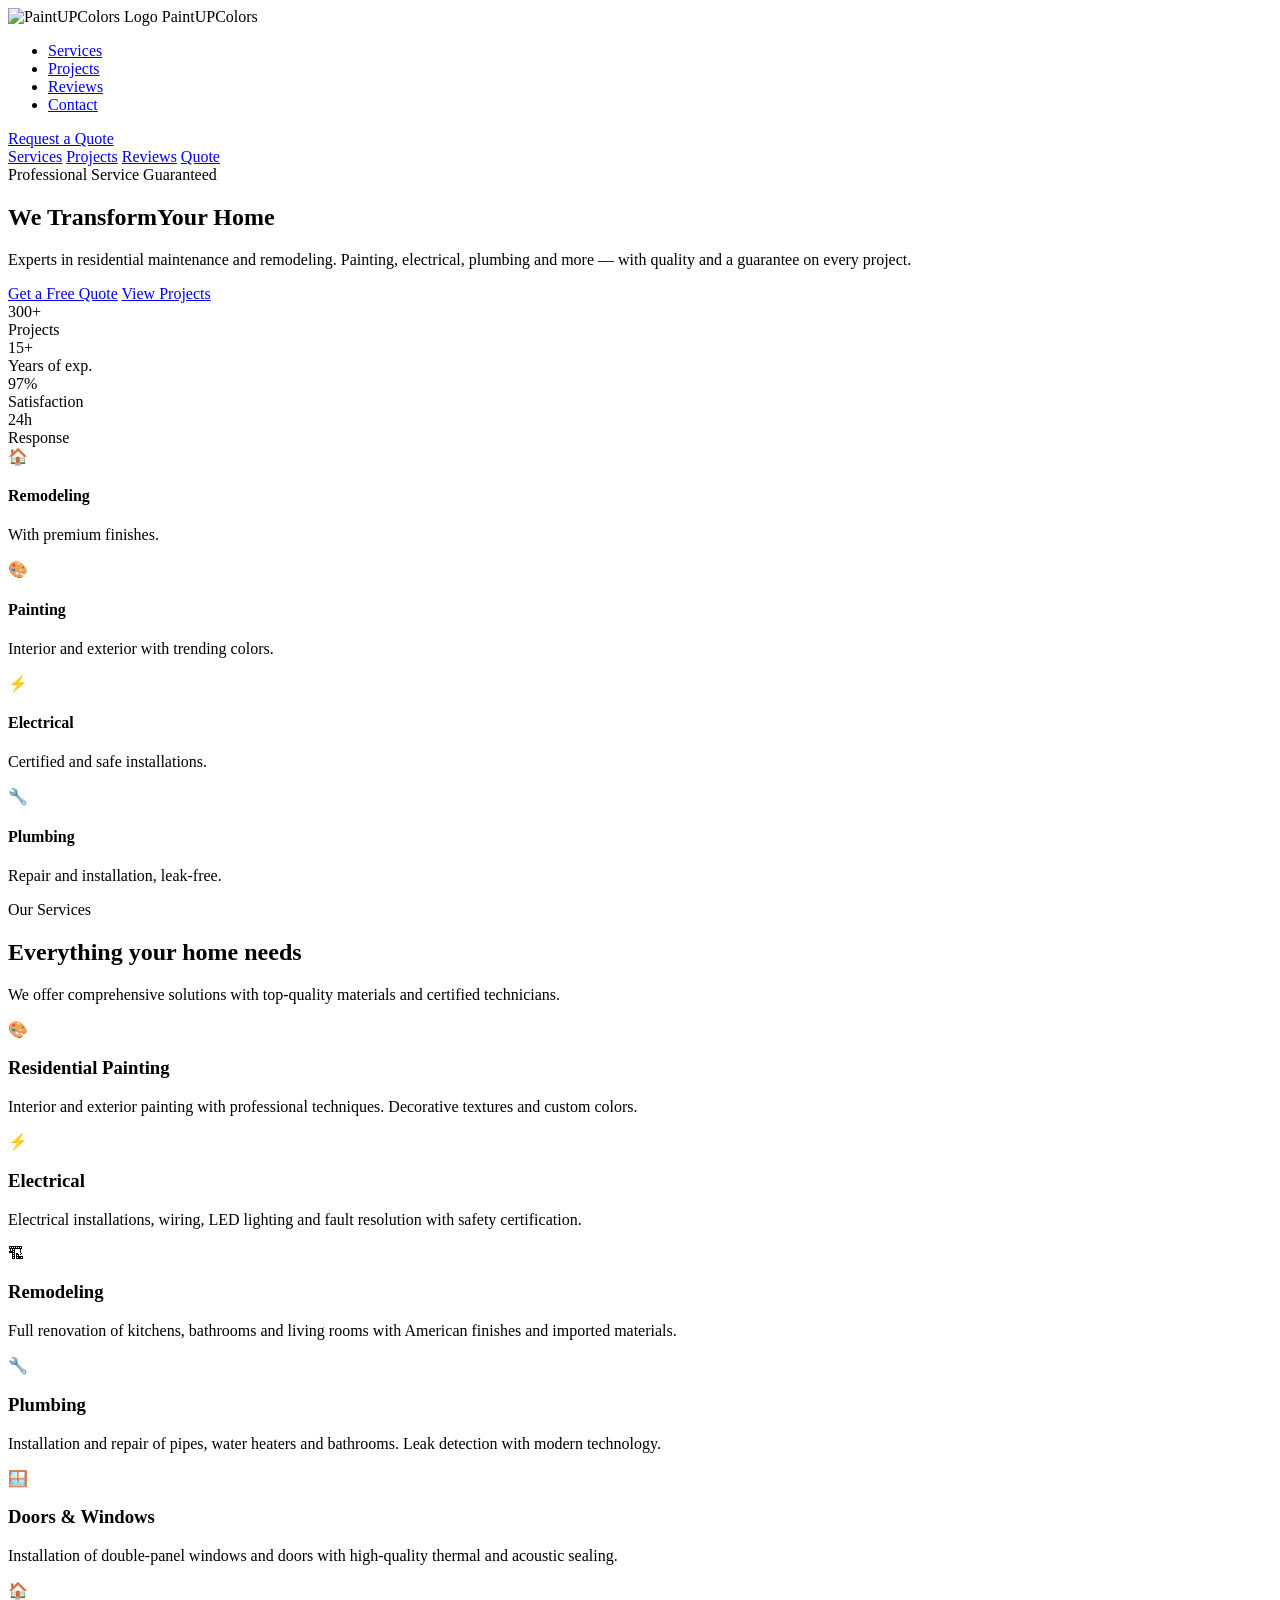
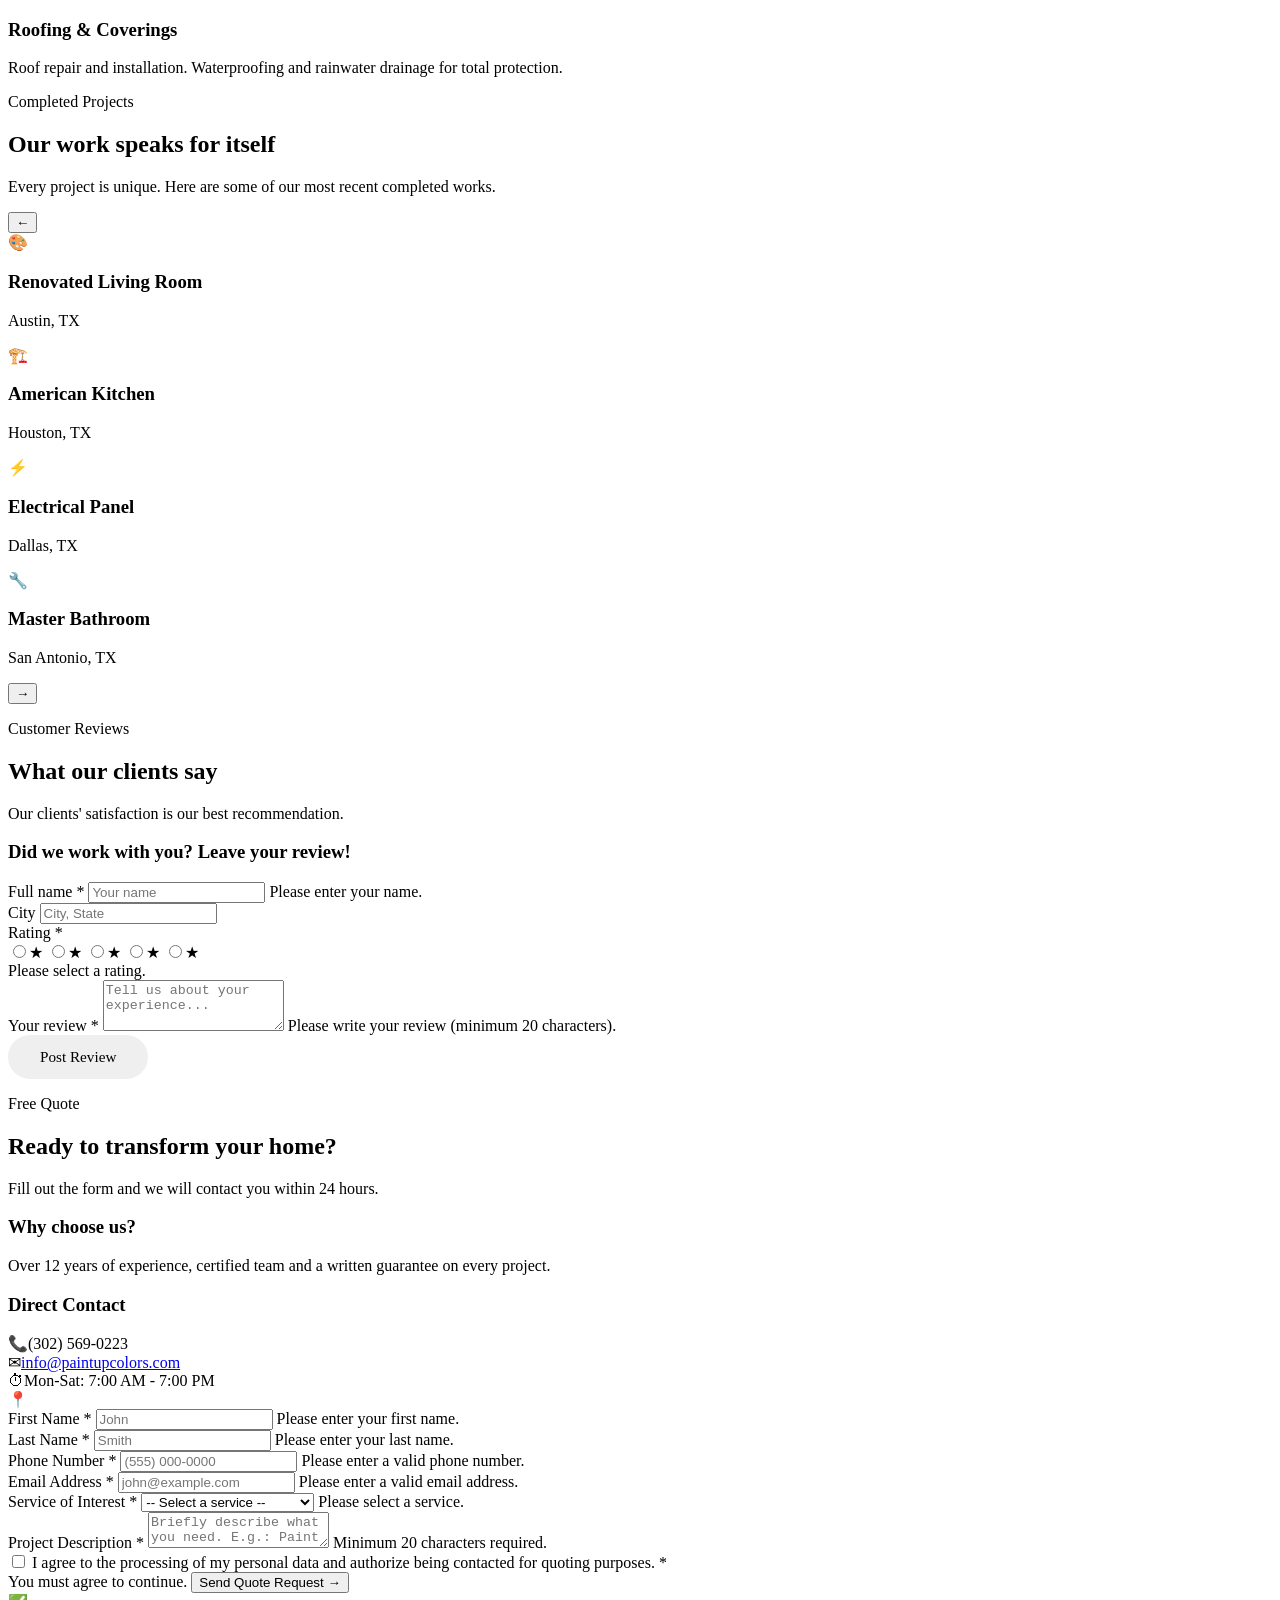
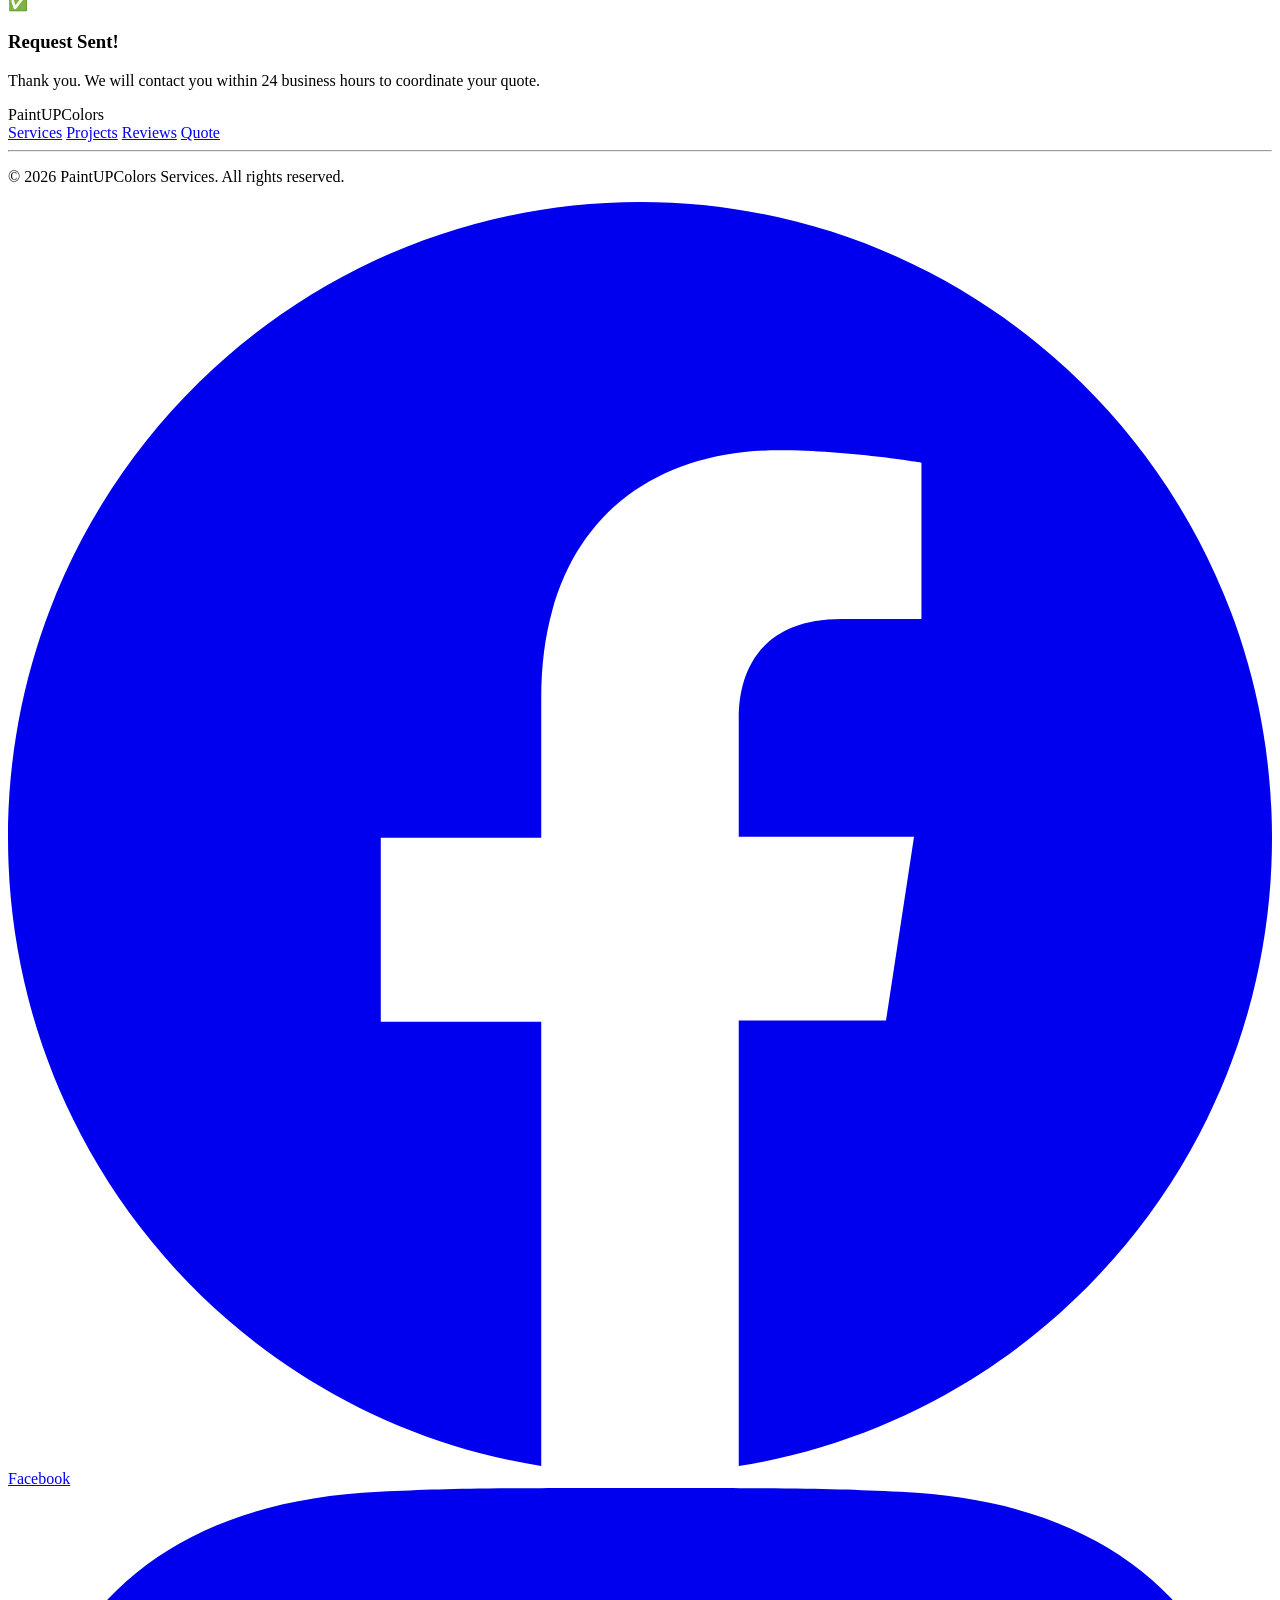
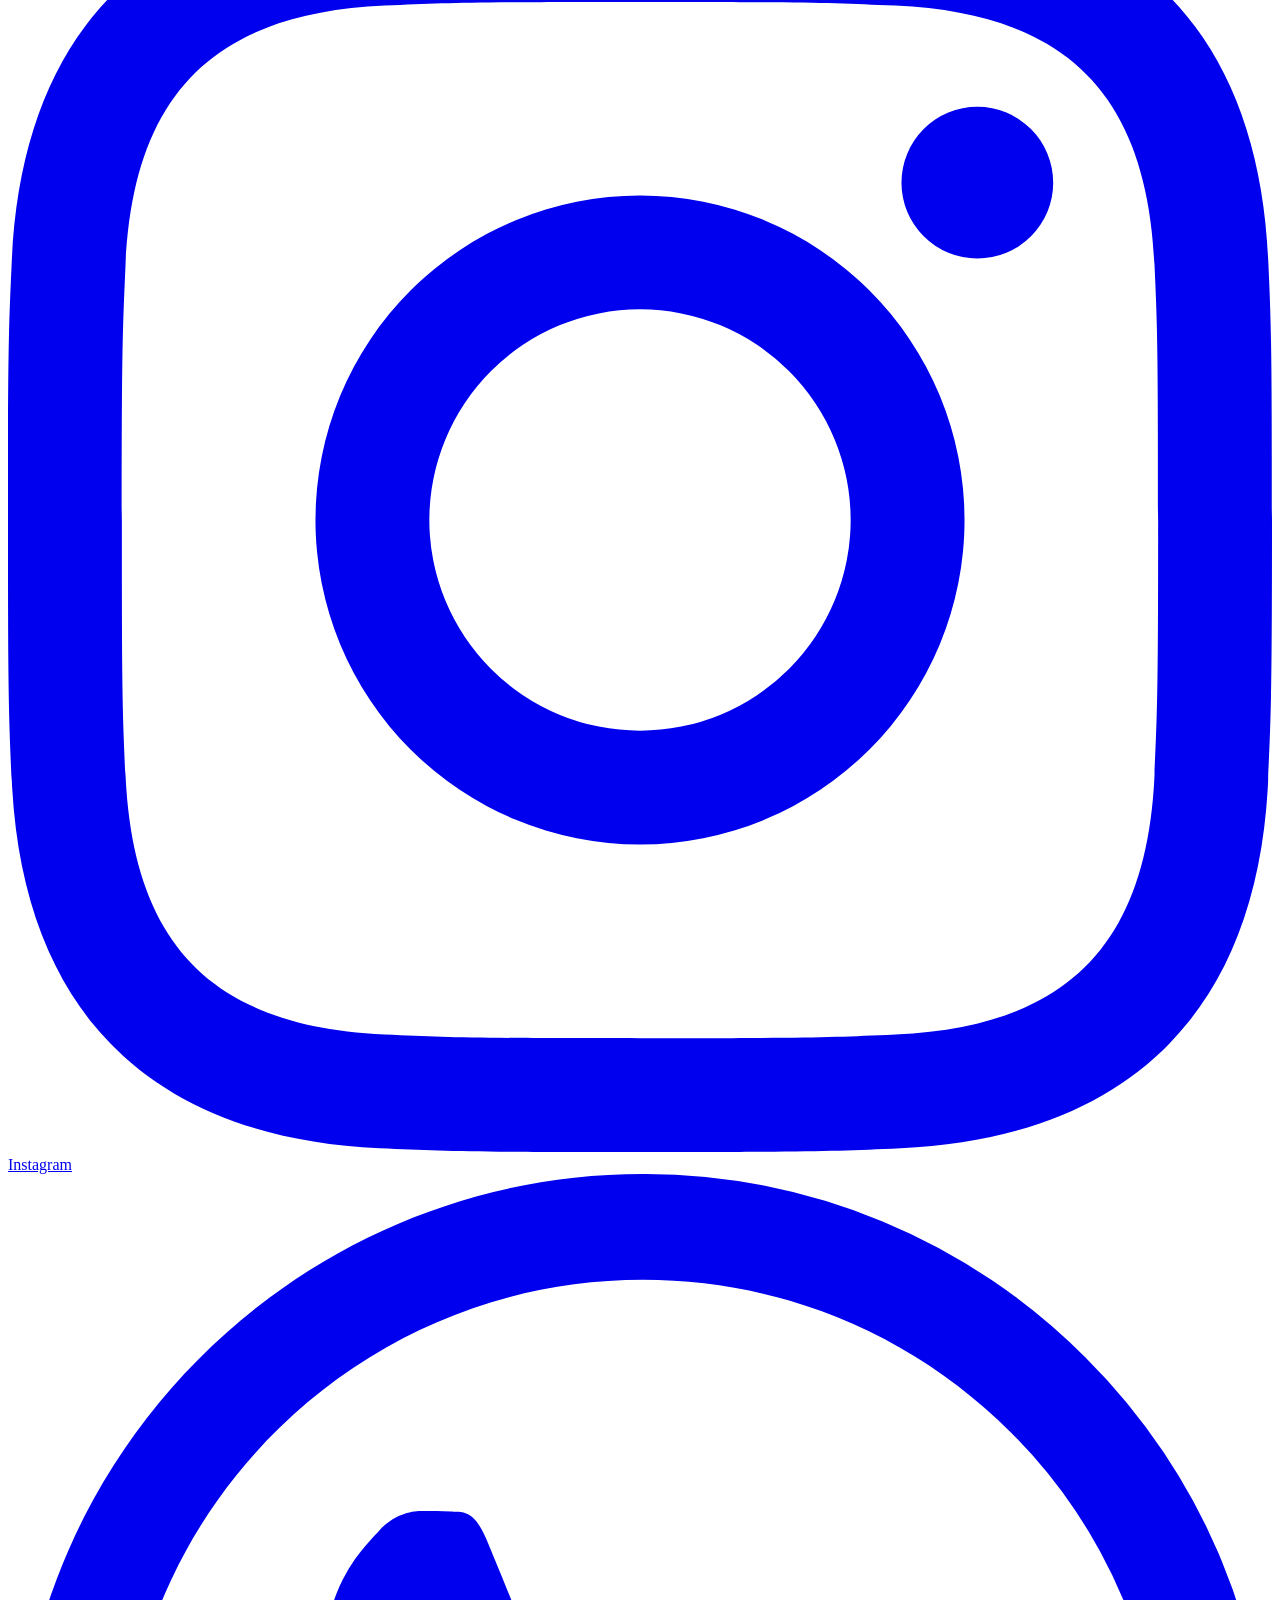
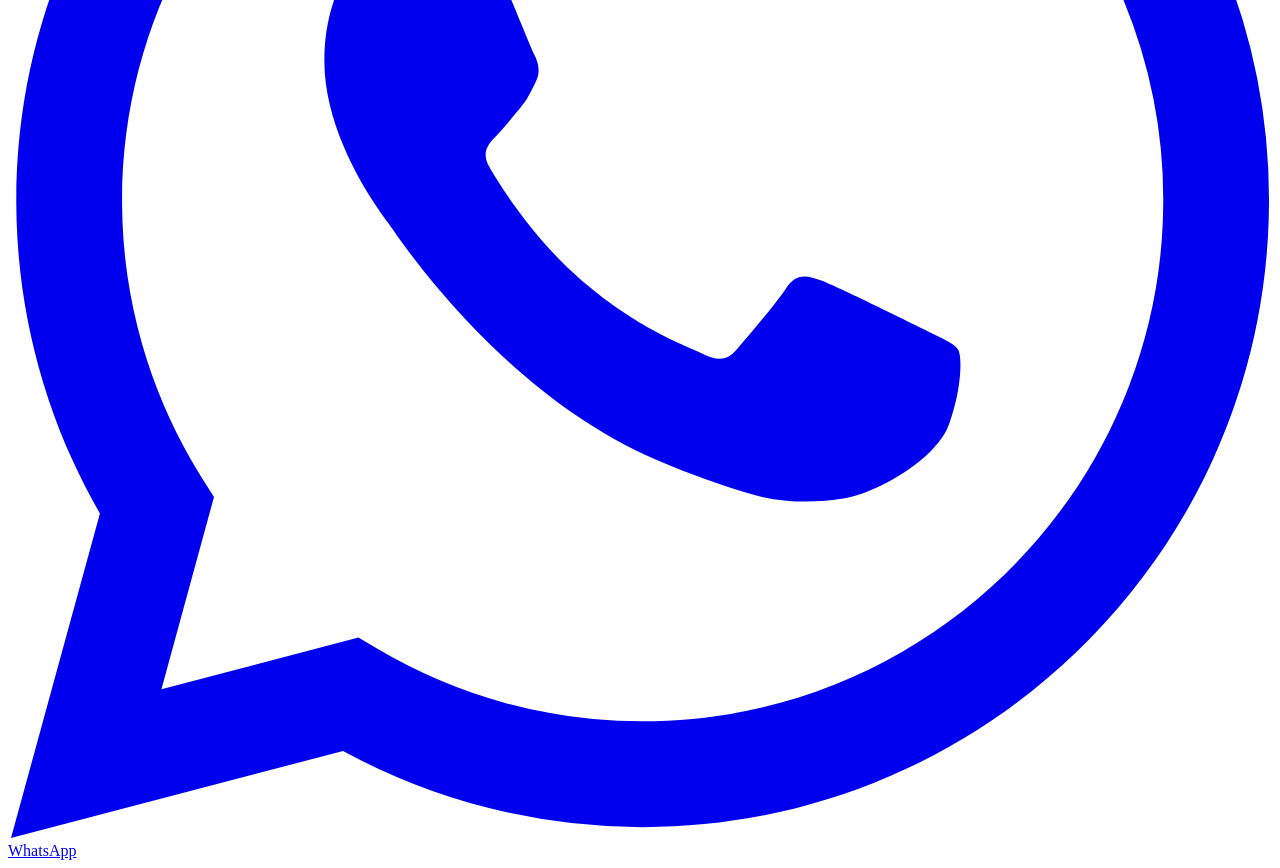
==== index.html @ ce76ef3d "Merge e1e7b2aacea100846604957d8e09918354f6a5b9 into 26d39a7b6bb3c8e86cddd47c8fab4e59ae6ee25c" ====
<!DOCTYPE html>
<html lang="en">
<head>
  <meta charset="UTF-8"/>
  <meta name="viewport" content="width=device-width, initial-scale=1.0"/>
  <title>PaintUPColors</title>

  <!-- ============================================================
    SECURITY HEADERS (via <meta> tags)
    Note: For maximum protection, also add these as HTTP headers
    in your server config (Apache .htaccess, Nginx, Cloudflare, etc.)
  ============================================================ -->

  <!-- Content Security Policy: only allow resources from your own domain + trusted CDNs -->
  <meta http-equiv="Content-Security-Policy"
        content="default-src 'self';
                 script-src 'self' 'unsafe-inline' https://www.google.com https://www.gstatic.com;
                 style-src 'self' 'unsafe-inline' https://fonts.googleapis.com;
                 font-src 'self' https://fonts.gstatic.com;
                 img-src 'self' data: https:;
                 connect-src 'self' https://api.web3forms.com;
                 frame-src https://www.google.com;
                 object-src 'none';
                 base-uri 'self';
                 form-action 'self' https://api.web3forms.com;">

  <!-- Prevents browsers from guessing (sniffing) content types -->
  <meta http-equiv="X-Content-Type-Options" content="nosniff"/>

  <!-- Prevents your site from being embedded in iframes (clickjacking protection) -->
  <meta http-equiv="X-Frame-Options" content="DENY"/>

  <!-- Controls how much referrer info is sent when navigating away -->
  <meta name="referrer" content="strict-origin-when-cross-origin"/>

  <!-- Disables browser features not needed by this site -->
  <meta http-equiv="Permissions-Policy"
        content="geolocation=(), microphone=(), camera=(), payment=()"/>

  <link rel="icon" type="image/x-icon" href="favicon.ico">
  <link rel="preconnect" href="https://fonts.googleapis.com"/>
  <link href="https://fonts.googleapis.com/css2?family=Playfair+Display:wght@700;900&family=DM+Sans:wght@300;400;500;600&display=swap" rel="stylesheet"/>
  <link rel="stylesheet" href="./css/style.css">
</head>
<body>

<!-- NAV -->
<nav>
  <div class="nlogo">
    <img src="./img/LogoPaintColor.png" alt="PaintUPColors Logo" class="nlogo-img" />
    <span class="nlogo-t">PaintUP<span class="nlogo-a">Colors</span></span>
  </div>
  <ul class="nlinks">
    <li><a href="#services">Services</a></li>
    <li><a href="#projects">Projects</a></li>
    <li><a href="#reviews">Reviews</a></li>
    <li><a href="#quote">Contact</a></li>
  </ul>
  <a href="#quote" class="ncta">Request a Quote</a>
  <div class="ham" onclick="document.getElementById('mn').classList.toggle('open')" aria-label="Menu">
    <span></span><span></span><span></span>
  </div>
</nav>
<div class="mnav" id="mn">
  <a href="#services" onclick="document.getElementById('mn').classList.remove('open')">Services</a>
  <a href="#projects" onclick="document.getElementById('mn').classList.remove('open')">Projects</a>
  <a href="#reviews"  onclick="document.getElementById('mn').classList.remove('open')">Reviews</a>
  <a href="#quote"    onclick="document.getElementById('mn').classList.remove('open')">Quote</a>
</div>

<!-- HERO -->
<section id="hero">
  <div class="hi">
    <div>
      <span class="hbadge">Professional Service Guaranteed</span>
      <h1 class="htitle">We Transform<span class="haccent">Your Home</span></h1>
      <p class="hsub">Experts in residential maintenance and remodeling. Painting, electrical, plumbing and more — with quality and a guarantee on every project.</p>
      <div class="hbtns">
        <a href="#quote" class="btn1">Get a Free Quote</a>
        <a href="#projects" class="btn2">View Projects</a>
      </div>
      <div class="hstats">
        <div><div class="snum">300+</div><div class="slbl">Projects</div></div>
        <div><div class="snum">15+</div><div class="slbl">Years of exp.</div></div>
        <div><div class="snum">97%</div><div class="slbl">Satisfaction</div></div>
        <div><div class="snum">24h</div><div class="slbl">Response</div></div>
      </div>
    </div>
    <div class="hcards">
      <div class="hcard"><div class="hcicon">&#127968;</div><h4>Remodeling</h4><p>With premium finishes.</p></div>
      <div class="hcard"><div class="hcicon">&#127912;</div><h4>Painting</h4><p>Interior and exterior with trending colors.</p></div>
      <div class="hcard"><div class="hcicon">&#9889;</div><h4>Electrical</h4><p>Certified and safe installations.</p></div>
      <div class="hcard"><div class="hcicon">&#128295;</div><h4>Plumbing</h4><p>Repair and installation, leak-free.</p></div>
    </div>
  </div>
</section>

<!-- SERVICES -->
<section id="services">
  <div class="cnt">
    <p class="slabel reveal">Our Services</p>
    <h2 class="stitle reveal">Everything your home needs</h2>
    <p class="ssub reveal">We offer comprehensive solutions with top-quality materials and certified technicians.</p>
    <div class="sgrid">
      <div class="scard reveal"><div class="sicon">&#127912;</div><h3>Residential Painting</h3><p>Interior and exterior painting with professional techniques. Decorative textures and custom colors.</p></div>
      <div class="scard reveal"><div class="sicon">&#9889;</div><h3>Electrical</h3><p>Electrical installations, wiring, LED lighting and fault resolution with safety certification.</p></div>
      <div class="scard reveal"><div class="sicon">&#127959;</div><h3>Remodeling</h3><p>Full renovation of kitchens, bathrooms and living rooms with American finishes and imported materials.</p></div>
      <div class="scard reveal"><div class="sicon">&#128295;</div><h3>Plumbing</h3><p>Installation and repair of pipes, water heaters and bathrooms. Leak detection with modern technology.</p></div>
      <div class="scard reveal"><div class="sicon">&#129695;</div><h3>Doors &amp; Windows</h3><p>Installation of double-panel windows and doors with high-quality thermal and acoustic sealing.</p></div>
      <div class="scard reveal"><div class="sicon">&#127968;</div><h3>Roofing &amp; Coverings</h3><p>Roof repair and installation. Waterproofing and rainwater drainage for total protection.</p></div>
    </div>
  </div>
</section>

<!-- CAROUSEL -->
<section id="projects">
  <div class="cnt">
    <p class="slabel reveal">Completed Projects</p>
    <h2 class="stitle reveal">Our work speaks for itself</h2>
    <p class="ssub reveal">Every project is unique. Here are some of our most recent completed works.</p>
    <div class="cwrap reveal">
      <button class="cbtn prev" id="btnP" aria-label="Previous">&#8592;</button>
      <div class="couter">
        <div class="ctrack" id="ctr">
          <!-- Slide 1 -->
          <div class="svis sv1">
            <div class="sinner" id="si1">
              <div class="sframe" style="background-image: url('./img/proyectOne/imagen1.jpeg')"></div>
              <div class="sframe" style="background-image: url('./img/proyectOne/imagen5.jpeg')"></div>
              <div class="sframe" style="background-image: url('./img/proyectOne/imagen9.jpeg')"></div>
            </div>
            <div class="sph"><div class="sphi">🎨</div><h3>Renovated Living Room</h3><p>Austin, TX</p></div>
          </div>

          <!-- Slide 2 -->
          <div class="svis sv2">
            <div class="sinner" id="si2">
              <div class="sframe" style="background-image: url('./img/proyectOne/imagen2.jpeg')"></div>
              <div class="sframe" style="background-image: url('./img/proyectOne/imagen6.jpeg')"></div>
              <div class="sframe" style="background-image: url('./img/proyectOne/imagen10.jpeg')"></div>
            </div>
            <div class="sph"><div class="sphi">🏗️</div><h3>American Kitchen</h3><p>Houston, TX</p></div>
          </div>

          <!-- Slide 3 -->
          <div class="svis sv3">
            <div class="sinner" id="si3">
              <div class="sframe" style="background-image: url('./img/proyectOne/imagen3.jpeg')"></div>
              <div class="sframe" style="background-image: url('./img/proyectOne/imagen7.jpeg')"></div>
              <div class="sframe" style="background-image: url('./img/proyectOne/imagen11.jpeg')"></div>
            </div>
            <div class="sph"><div class="sphi">⚡</div><h3>Electrical Panel</h3><p>Dallas, TX</p></div>
          </div>

          <!-- Slide 4 -->
          <div class="svis sv4">
            <div class="sinner" id="si4">
              <div class="sframe" style="background-image: url('./img/proyectOne/imagen4.jpeg')"></div>
              <div class="sframe" style="background-image: url('./img/proyectOne/imagen8.jpeg')"></div>
              <div class="sframe" style="background-image: url('./img/proyectOne/imagen12.jpeg')"></div>
            </div>
            <div class="sph"><div class="sphi">🔧</div><h3>Master Bathroom</h3><p>San Antonio, TX</p></div>
          </div>
        </div>
      </div>
      <button class="cbtn next" id="btnN" aria-label="Next">&#8594;</button>
    </div>
    <div class="cdots" id="cdots"></div>
  </div>
</section>

<!-- REVIEWS -->
<section id="reviews">
  <div class="cnt">
    <p class="slabel reveal">Customer Reviews</p>
    <h2 class="stitle reveal">What our clients say</h2>
    <p class="ssub reveal">Our clients' satisfaction is our best recommendation.</p>
    <div class="rgrid" id="rGrid">
      
     
    </div>
    <div class="addrev reveal">
      <h3>Did we work with you? Leave your review!</h3>
      <!-- Review form: sanitized with JS before display (see script below) -->
      <form id="revForm" novalidate>
        <div class="rfrow">
          <div class="fg">
            <label for="rNm">Full name *</label>
            <input type="text" id="rNm" placeholder="Your name" autocomplete="name" maxlength="80"/>
            <span class="emsg" id="rNmE">Please enter your name.</span>
          </div>
          <div class="fg">
            <label for="rCt">City</label>
            <input type="text" id="rCt" placeholder="City, State" maxlength="60"/>
          </div>
        </div>
        <div class="fg">
          <label>Rating *</label>
          <div class="srate">
            <input type="radio" name="rat" id="s5" value="5"/><label for="s5">&#9733;</label>
            <input type="radio" name="rat" id="s4" value="4"/><label for="s4">&#9733;</label>
            <input type="radio" name="rat" id="s3" value="3"/><label for="s3">&#9733;</label>
            <input type="radio" name="rat" id="s2" value="2"/><label for="s2">&#9733;</label>
            <input type="radio" name="rat" id="s1" value="1"/><label for="s1">&#9733;</label>
          </div>
          <span class="emsg" id="rRtE">Please select a rating.</span>
        </div>
        <div class="fg">
          <label for="rTx">Your review *</label>
          <textarea id="rTx" rows="3" placeholder="Tell us about your experience..." maxlength="600"></textarea>
          <span class="emsg" id="rTxE">Please write your review (minimum 20 characters).</span>
        </div>
        <button type="submit" class="btn1" style="border:none;cursor:pointer;padding:.8rem 2rem;font-family:inherit;font-size:.95rem;border-radius:50px;">Post Review</button>
      </form>
    </div>
  </div>
</section>

<!-- QUOTE -->
<section id="quote">
  <div class="cnt">
    <p class="slabel reveal">Free Quote</p>
    <h2 class="stitle reveal">Ready to transform your home?</h2>
    <p class="ssub reveal">Fill out the form and we will contact you within 24 hours.</p>
    <div class="qgrid">
      <div class="qinfo reveal">
        <h3>Why choose us?</h3>
        <p>Over 12 years of experience, certified team and a written guarantee on every project.</p>
        <h3>Direct Contact</h3>
        <div class="ci"><span class="ico">&#128222;</span><span>(302) 569-0223</span></div>
        <!-- Email obfuscated to prevent scraping by bots -->
        <div class="ci"><span class="ico">&#9993;</span><span id="contactEmail"></span></div>
        <div class="ci"><span class="ico">&#9201;</span><span>Mon-Sat: 7:00 AM - 7:00 PM</span></div>
        <div class="ci"><span class="ico">&#128205;</span><span></span></div>
      </div>
      <div class="reveal">
        <div class="fcard">
          <form id="qForm" novalidate autocomplete="on">
            <input type="hidden" name="access_key" value="3f475c43-5373-4c9e-8852-2e48e2577eed"/>
            <input type="hidden" name="subject" value="New Quote Request - PaintUPColors"/>
            <input type="hidden" name="from_name" value="PaintUPColors Web"/>
            <!-- Honeypot field: bots fill this, humans don't see it -->
            <input type="checkbox" name="botcheck" style="display:none;" tabindex="-1" autocomplete="off"/>
            <div class="frow">
              <div class="fg">
                <label for="qFn">First Name *</label>
                <input type="text" id="qFn" name="firstName" placeholder="John" autocomplete="given-name" maxlength="50"/>
                <span class="emsg" id="qFnE">Please enter your first name.</span>
              </div>
              <div class="fg">
                <label for="qLn">Last Name *</label>
                <input type="text" id="qLn" name="lastName" placeholder="Smith" autocomplete="family-name" maxlength="50"/>
                <span class="emsg" id="qLnE">Please enter your last name.</span>
              </div>
            </div>
            <div class="frow">
              <div class="fg">
                <label for="qPh">Phone Number *</label>
                <input type="tel" id="qPh" name="phone" placeholder="(555) 000-0000" autocomplete="tel" maxlength="20"/>
                <span class="emsg" id="qPhE">Please enter a valid phone number.</span>
              </div>
              <div class="fg">
                <label for="qEm">Email Address *</label>
                <input type="email" id="qEm" name="email" placeholder="john@example.com" autocomplete="email" maxlength="100"/>
                <span class="emsg" id="qEmE">Please enter a valid email address.</span>
              </div>
            </div>
            <div class="fg">
              <label for="qSv">Service of Interest *</label>
              <select id="qSv" name="service">
                <option value="">-- Select a service --</option>
                <option value="Interior/Exterior Painting">Interior / Exterior Painting</option>
                <option value="Electrical">Electrical</option>
                <option value="Home Remodeling">Home Remodeling</option>
                <option value="Plumbing">Plumbing</option>
                <option value="Roofing and Coverings">Roofing &amp; Coverings</option>
                <option value="Doors and Windows">Doors &amp; Windows</option>
                <option value="Multiple Services">Multiple Services</option>
              </select>
              <span class="emsg" id="qSvE">Please select a service.</span>
            </div>
            <div class="fg">
              <label for="qDs">Project Description *</label>
              <textarea id="qDs" name="description" placeholder="Briefly describe what you need. E.g.: Paint living room and dining room, walls in poor condition..." maxlength="1000"></textarea>
              <span class="emsg" id="qDsE">Minimum 20 characters required.</span>
            </div>
            <div class="fchk">
              <input type="checkbox" id="qPv"/>
              <label for="qPv">I agree to the processing of my personal data and authorize being contacted for quoting purposes. *</label>
            </div>
            <span class="emsg" id="qPvE" style="margin-bottom:.8rem;">You must agree to continue.</span>
            <button type="submit" class="subbtn" id="qSub">Send Quote Request &#8594;</button>
          </form>
          <div class="fsuc" id="qSuc">
            <div class="fsicon">&#9989;</div>
            <h3>Request Sent!</h3>
            <p>Thank you. We will contact you within 24 business hours to coordinate your quote.</p>
          </div>
        </div>
      </div>
    </div>
  </div>
</section>

<!-- FOOTER -->
<footer>
  <div class="flogo">Paint<span class="fac">UP</span>Colors</div>
  <div class="flinks">
    <a href="#services">Services</a>
    <a href="#projects">Projects</a>
    <a href="#reviews">Reviews</a>
    <a href="#quote">Quote</a>
  </div>
  <hr class="fdiv"/>
  <p class="fcp">&copy; 2026 PaintUPColors Services. All rights reserved.</p>
</footer>

<!-- SOCIAL FLOAT -->
<div class="sfloat">
  <a href="https://www.facebook.com/share/1Ah6spmbsA/" target="_blank" rel="noopener noreferrer" class="sfbtn sffb" aria-label="Facebook">
    <svg viewBox="0 0 24 24" fill="currentColor"><path d="M24 12.073C24 5.405 18.627 0 12 0S0 5.405 0 12.073C0 18.1 4.388 23.094 10.125 24v-8.437H7.078v-3.49h3.047V9.41c0-3.025 1.792-4.697 4.533-4.697 1.312 0 2.686.236 2.686.236v2.97h-1.513c-1.491 0-1.956.93-1.956 1.884v2.25h3.328l-.532 3.49h-2.796V24C19.612 23.094 24 18.1 24 12.073z"/></svg>
    <span>Facebook</span>
  </a>
  <a href="https://www.instagram.com/prohomeservices" target="_blank" rel="noopener noreferrer" class="sfbtn sfig" aria-label="Instagram">
    <svg viewBox="0 0 24 24" fill="currentColor"><path d="M12 2.163c3.204 0 3.584.012 4.85.07 3.252.148 4.771 1.691 4.919 4.919.058 1.265.069 1.645.069 4.849 0 3.205-.012 3.584-.069 4.849-.149 3.225-1.664 4.771-4.919 4.919-1.266.058-1.644.07-4.85.07-3.204 0-3.584-.012-4.849-.07-3.26-.149-4.771-1.699-4.919-4.92-.058-1.265-.07-1.644-.07-4.849 0-3.204.013-3.583.07-4.849.149-3.227 1.664-4.771 4.919-4.919 1.266-.057 1.645-.069 4.849-.069zM12 0C8.741 0 8.333.014 7.053.072 2.695.272.273 2.69.073 7.052.014 8.333 0 8.741 0 12c0 3.259.014 3.668.072 4.948.2 4.358 2.618 6.78 6.98 6.98C8.333 23.986 8.741 24 12 24c3.259 0 3.668-.014 4.948-.072 4.354-.2 6.782-2.618 6.979-6.98.059-1.28.073-1.689.073-4.948 0-3.259-.014-3.667-.072-4.947-.196-4.354-2.617-6.78-6.979-6.98C15.668.014 15.259 0 12 0zm0 5.838a6.162 6.162 0 100 12.324 6.162 6.162 0 000-12.324zM12 16a4 4 0 110-8 4 4 0 010 8zm6.406-11.845a1.44 1.44 0 100 2.881 1.44 1.44 0 000-2.881z"/></svg>
    <span>Instagram</span>
  </a>
  <a href="https://wa.me/013025690223" target="_blank" rel="noopener noreferrer" class="sfbtn sfwa" aria-label="WhatsApp">
    <svg viewBox="0 0 24 24" fill="currentColor"><path d="M17.472 14.382c-.297-.149-1.758-.867-2.03-.967-.273-.099-.471-.148-.67.15-.197.297-.767.966-.94 1.164-.173.199-.347.223-.644.075-.297-.15-1.255-.463-2.39-1.475-.883-.788-1.48-1.761-1.653-2.059-.173-.297-.018-.458.13-.606.134-.133.298-.347.446-.52.149-.174.198-.298.298-.497.099-.198.05-.371-.025-.52-.075-.149-.669-1.612-.916-2.207-.242-.579-.487-.5-.669-.51-.173-.008-.371-.01-.57-.01-.198 0-.52.074-.792.372-.272.297-1.04 1.016-1.04 2.479 0 1.462 1.065 2.875 1.213 3.074.149.198 2.096 3.2 5.077 4.487.709.306 1.262.489 1.694.625.712.227 1.36.195 1.871.118.571-.085 1.758-.719 2.006-1.413.248-.694.248-1.289.173-1.413-.074-.124-.272-.198-.57-.347m-5.421 7.403h-.004a9.87 9.87 0 01-5.031-1.378l-.361-.214-3.741.982.998-3.648-.235-.374a9.86 9.86 0 01-1.51-5.26c.001-5.45 4.436-9.884 9.888-9.884 2.64 0 5.122 1.03 6.988 2.898a9.825 9.825 0 012.893 6.994c-.003 5.45-4.437 9.884-9.885 9.884m8.413-18.297A11.815 11.815 0 0012.05 0C5.495 0 .16 5.335.157 11.892c0 2.096.547 4.142 1.588 5.945L.057 24l6.305-1.654a11.882 11.882 0 005.683 1.448h.005c6.554 0 11.89-5.335 11.893-11.893a11.821 11.821 0 00-3.48-8.413z"/></svg>
    <span>WhatsApp</span>
  </a>
</div>

<!-- Toast notification element required by app.js -->
<div id="toast"></div>

<!-- Email obfuscation: assembled by JS so bots can't scrape it from the HTML -->
<script>
  (function(){
    var el = document.getElementById('contactEmail');
    if (!el) return;
    var e = 'info' + '@' + 'paintupcolors' + '.' + 'com';
    var a = document.createElement('a');
    a.href = 'mailto:' + e;
    a.textContent = e;
    el.appendChild(a);
  })();
</script>

<script src="./js/app.js"></script>
</body>
</html>
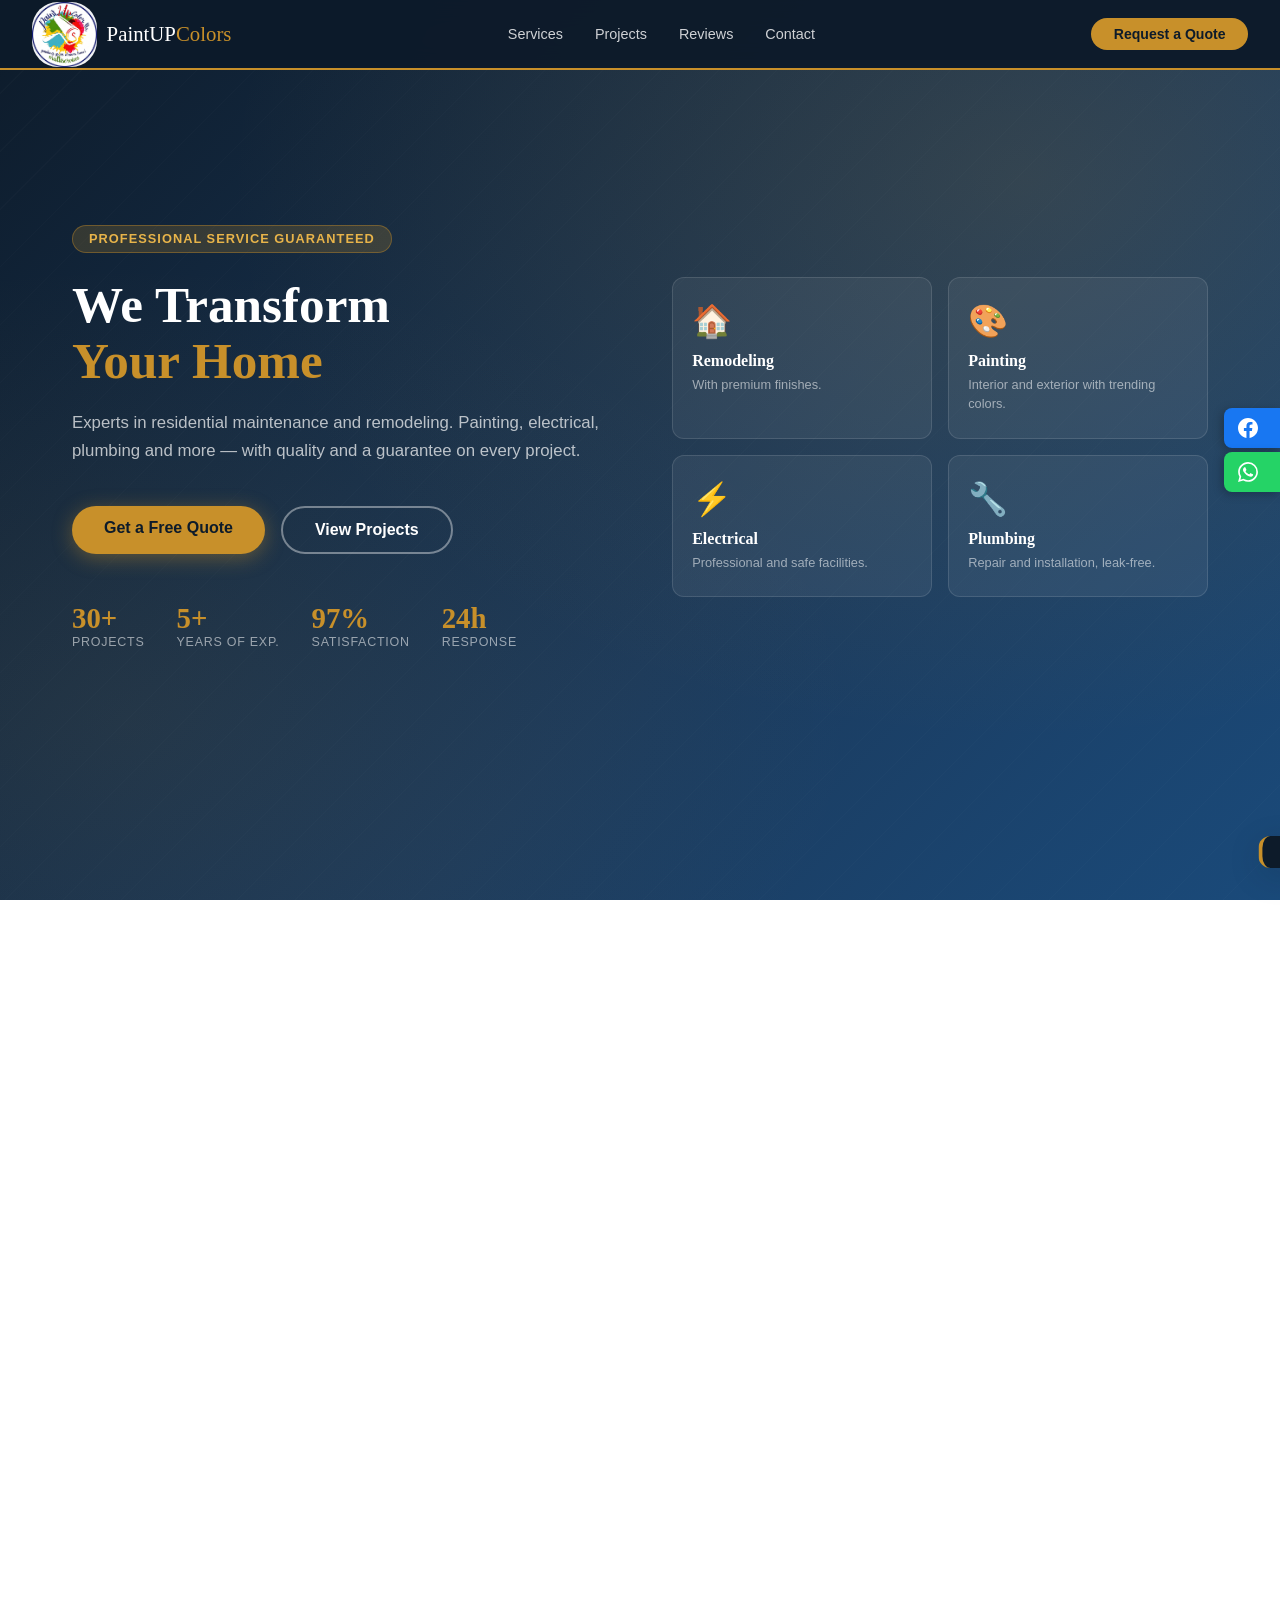
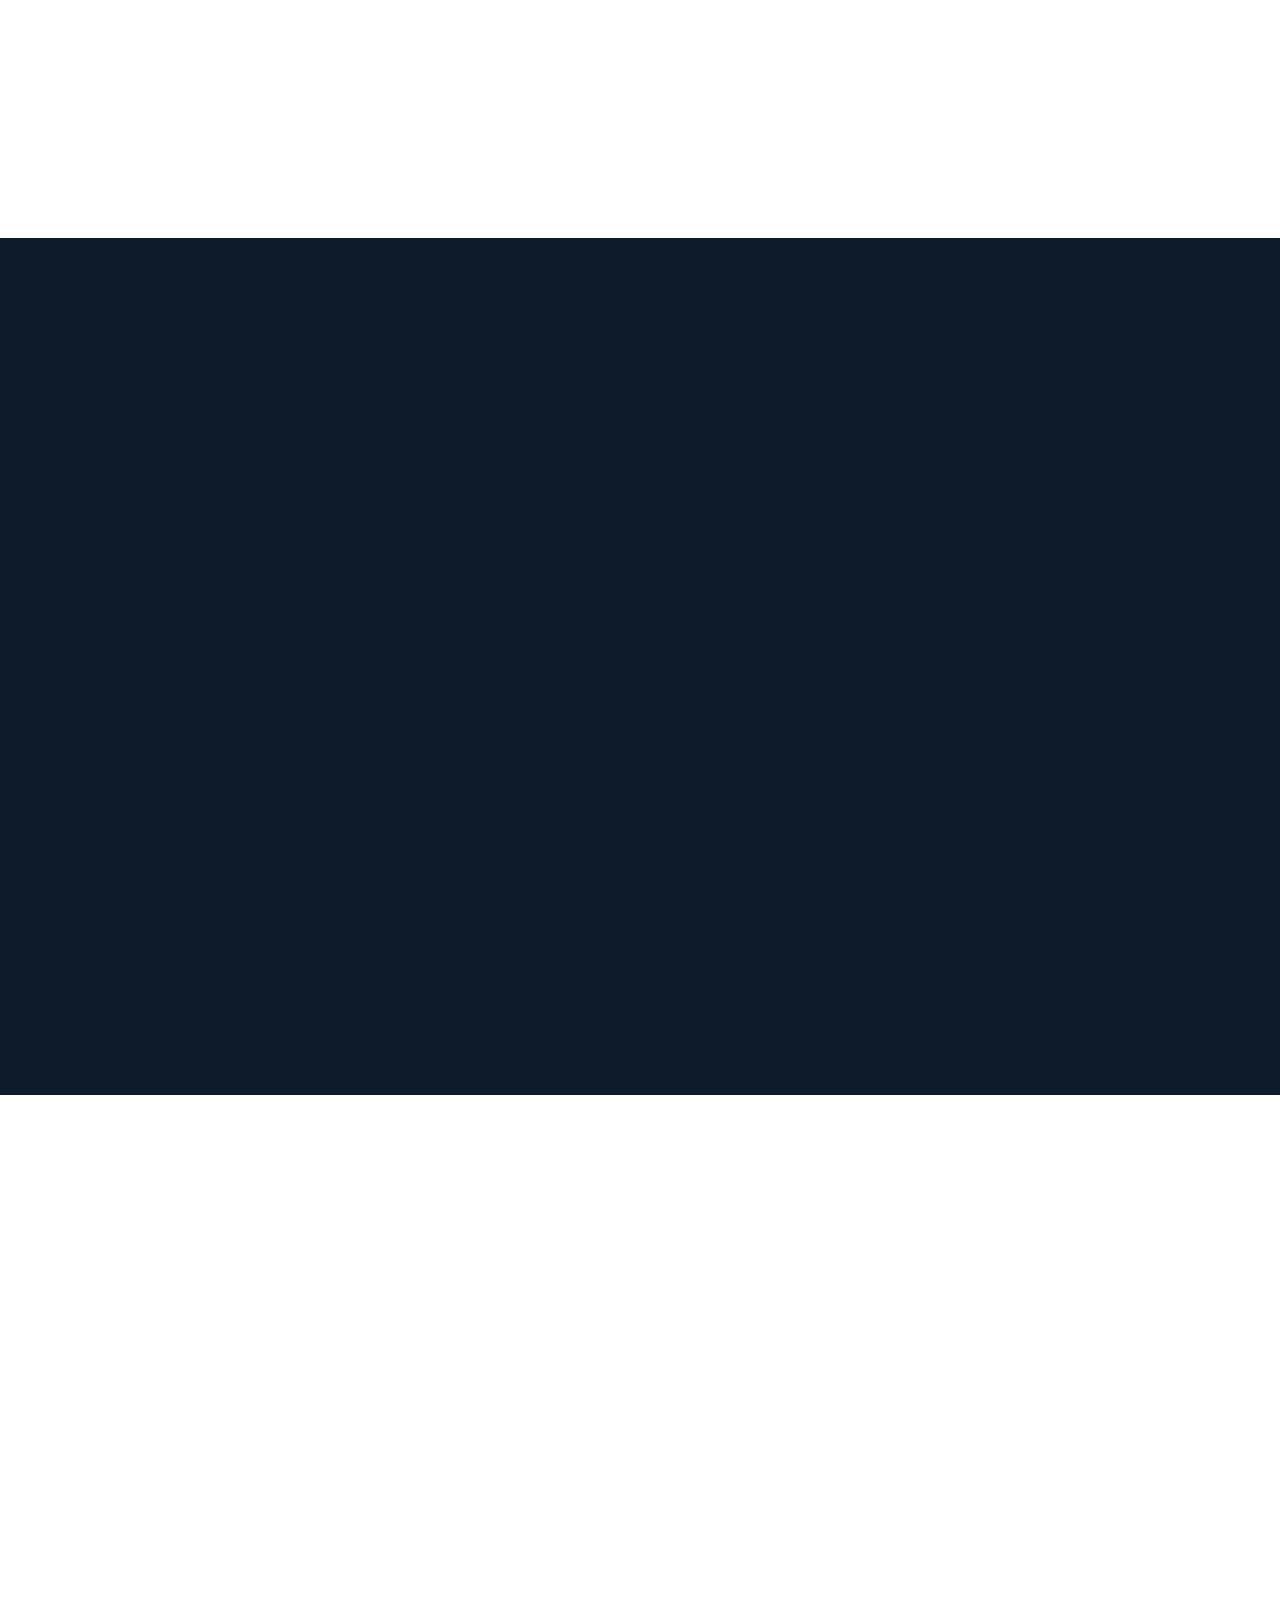
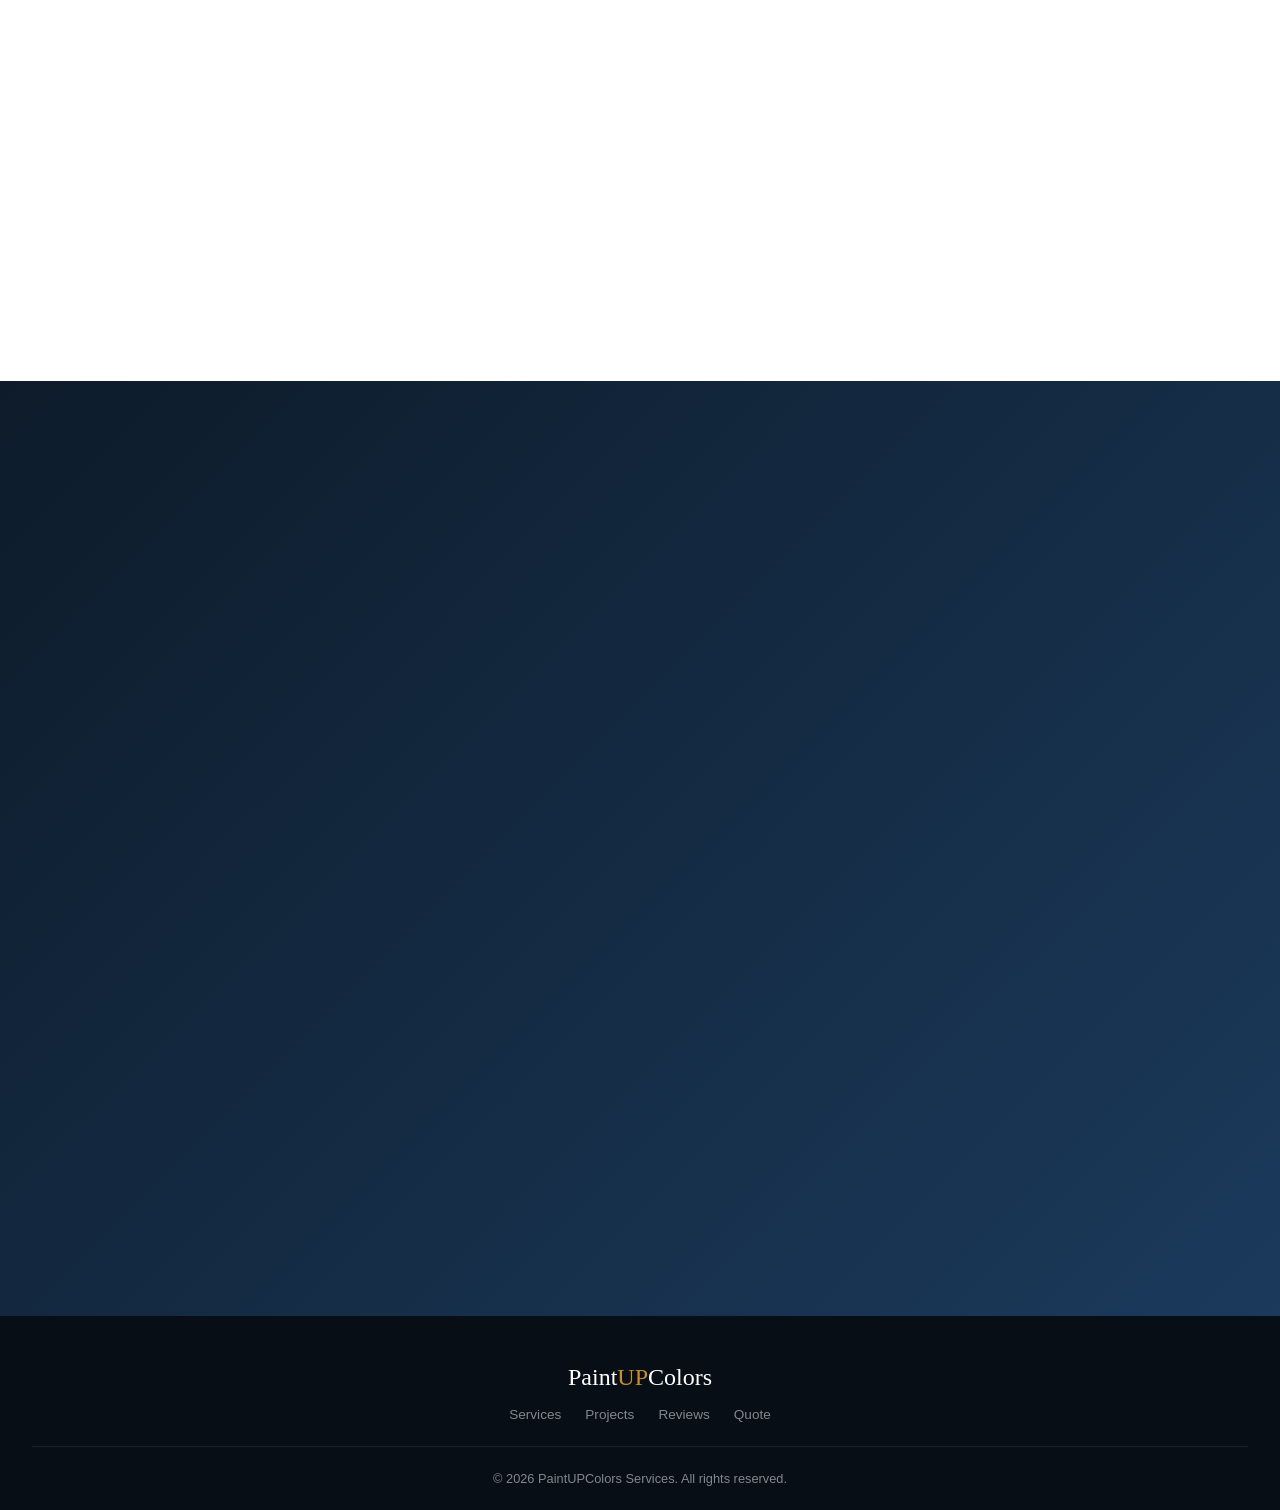
==== commit b8a4128d: "cambio en los logos" ====
--- a/index.html
+++ b/index.html
@@ -3,7 +3,7 @@
 <head>
   <meta charset="UTF-8"/>
   <meta name="viewport" content="width=device-width, initial-scale=1.0"/>
-  <title>PaintUPColors</title>
+  <title>PaintUPColorsllc</title>
 
   <!-- ============================================================
     SECURITY HEADERS (via <meta> tags)
@@ -36,8 +36,8 @@
   <!-- Disables browser features not needed by this site -->
   <meta http-equiv="Permissions-Policy"
         content="geolocation=(), microphone=(), camera=(), payment=()"/>
-
-  <link rel="icon" type="image/x-icon" href="favicon.ico">
+		
+  <link rel="icon" type="image/x-icon" href="logoPaint.ico">
   <link rel="preconnect" href="https://fonts.googleapis.com"/>
   <link href="https://fonts.googleapis.com/css2?family=Playfair+Display:wght@700;900&family=DM+Sans:wght@300;400;500;600&display=swap" rel="stylesheet"/>
   <link rel="stylesheet" href="./css/style.css">
@@ -47,7 +47,7 @@
 <!-- NAV -->
 <nav>
   <div class="nlogo">
-    <img src="./img/LogoPaintColor.png" alt="PaintUPColors Logo" class="nlogo-img" />
+    <img src="./img/logoPaint.png" alt="PaintUPColors Logo" class="nlogo-img" style="width: 65px; height: auto;"/>
     <span class="nlogo-t">PaintUP<span class="nlogo-a">Colors</span></span>
   </div>
   <ul class="nlinks">
@@ -80,8 +80,8 @@
         <a href="#projects" class="btn2">View Projects</a>
       </div>
       <div class="hstats">
-        <div><div class="snum">300+</div><div class="slbl">Projects</div></div>
-        <div><div class="snum">15+</div><div class="slbl">Years of exp.</div></div>
+        <div><div class="snum">30+</div><div class="slbl">Projects</div></div>
+        <div><div class="snum">5+</div><div class="slbl">Years of exp.</div></div>
         <div><div class="snum">97%</div><div class="slbl">Satisfaction</div></div>
         <div><div class="snum">24h</div><div class="slbl">Response</div></div>
       </div>
@@ -89,7 +89,7 @@
     <div class="hcards">
       <div class="hcard"><div class="hcicon">&#127968;</div><h4>Remodeling</h4><p>With premium finishes.</p></div>
       <div class="hcard"><div class="hcicon">&#127912;</div><h4>Painting</h4><p>Interior and exterior with trending colors.</p></div>
-      <div class="hcard"><div class="hcicon">&#9889;</div><h4>Electrical</h4><p>Certified and safe installations.</p></div>
+      <div class="hcard"><div class="hcicon">&#9889;</div><h4>Electrical</h4><p>Professional and safe facilities.</p></div>
       <div class="hcard"><div class="hcicon">&#128295;</div><h4>Plumbing</h4><p>Repair and installation, leak-free.</p></div>
     </div>
   </div>
@@ -103,7 +103,7 @@
     <p class="ssub reveal">We offer comprehensive solutions with top-quality materials and certified technicians.</p>
     <div class="sgrid">
       <div class="scard reveal"><div class="sicon">&#127912;</div><h3>Residential Painting</h3><p>Interior and exterior painting with professional techniques. Decorative textures and custom colors.</p></div>
-      <div class="scard reveal"><div class="sicon">&#9889;</div><h3>Electrical</h3><p>Electrical installations, wiring, LED lighting and fault resolution with safety certification.</p></div>
+      <div class="scard reveal"><div class="sicon">&#9889;</div><h3>Electrical</h3><p>Electrical installations, wiring, LED lighting, and troubleshooting with enhanced safety..</p></div>
       <div class="scard reveal"><div class="sicon">&#127959;</div><h3>Remodeling</h3><p>Full renovation of kitchens, bathrooms and living rooms with American finishes and imported materials.</p></div>
       <div class="scard reveal"><div class="sicon">&#128295;</div><h3>Plumbing</h3><p>Installation and repair of pipes, water heaters and bathrooms. Leak detection with modern technology.</p></div>
       <div class="scard reveal"><div class="sicon">&#129695;</div><h3>Doors &amp; Windows</h3><p>Installation of double-panel windows and doors with high-quality thermal and acoustic sealing.</p></div>
@@ -125,11 +125,11 @@
           <!-- Slide 1 -->
           <div class="svis sv1">
             <div class="sinner" id="si1">
-              <div class="sframe" style="background-image: url('./img/proyectOne/imagen1.jpeg')"></div>
-              <div class="sframe" style="background-image: url('./img/proyectOne/imagen5.jpeg')"></div>
-              <div class="sframe" style="background-image: url('./img/proyectOne/imagen9.jpeg')"></div>
-            </div>
-            <div class="sph"><div class="sphi">🎨</div><h3>Renovated Living Room</h3><p>Austin, TX</p></div>
+              <div class="sframe" style="background-image: url('./img/proyectTwo/imagen1.jpeg')"></div>
+              <div class="sframe" style="background-image: url('./img/proyectTwo/imagen3.jpeg')"></div>
+              <div class="sframe" style="background-image: url('./img/proyectTwo/imagen4.jpeg')"></div>
+            </div>
+            <div class="sph"><div class="sphi"></div><h3>Renovated Living Room</h3><p>Austin, TX</p></div>
           </div>
 
           <!-- Slide 2 -->
@@ -139,7 +139,7 @@
               <div class="sframe" style="background-image: url('./img/proyectOne/imagen6.jpeg')"></div>
               <div class="sframe" style="background-image: url('./img/proyectOne/imagen10.jpeg')"></div>
             </div>
-            <div class="sph"><div class="sphi">🏗️</div><h3>American Kitchen</h3><p>Houston, TX</p></div>
+            <div class="sph"><div class="sphi"></div><h3>American Kitchen</h3><p>Houston, TX</p></div>
           </div>
 
           <!-- Slide 3 -->
@@ -149,7 +149,7 @@
               <div class="sframe" style="background-image: url('./img/proyectOne/imagen7.jpeg')"></div>
               <div class="sframe" style="background-image: url('./img/proyectOne/imagen11.jpeg')"></div>
             </div>
-            <div class="sph"><div class="sphi">⚡</div><h3>Electrical Panel</h3><p>Dallas, TX</p></div>
+            <div class="sph"><div class="sphi"></div><h3>Electrical Panel</h3><p>Dallas, TX</p></div>
           </div>
 
           <!-- Slide 4 -->
@@ -159,7 +159,7 @@
               <div class="sframe" style="background-image: url('./img/proyectOne/imagen8.jpeg')"></div>
               <div class="sframe" style="background-image: url('./img/proyectOne/imagen12.jpeg')"></div>
             </div>
-            <div class="sph"><div class="sphi">🔧</div><h3>Master Bathroom</h3><p>San Antonio, TX</p></div>
+            <!--<div class="sph"><div class="sphi"></div><h3>Master Bathroom</h3><p>San Antonio, TX</p></div>-->
           </div>
         </div>
       </div>
@@ -177,7 +177,6 @@
     <p class="ssub reveal">Our clients' satisfaction is our best recommendation.</p>
     <div class="rgrid" id="rGrid">
       
-     
     </div>
     <div class="addrev reveal">
       <h3>Did we work with you? Leave your review!</h3>
@@ -225,12 +224,12 @@
     <div class="qgrid">
       <div class="qinfo reveal">
         <h3>Why choose us?</h3>
-        <p>Over 12 years of experience, certified team and a written guarantee on every project.</p>
+        <p>Over 5 years of experience, written guarantee on every project.</p>
         <h3>Direct Contact</h3>
         <div class="ci"><span class="ico">&#128222;</span><span>(302) 569-0223</span></div>
         <!-- Email obfuscated to prevent scraping by bots -->
         <div class="ci"><span class="ico">&#9993;</span><span id="contactEmail"></span></div>
-        <div class="ci"><span class="ico">&#9201;</span><span>Mon-Sat: 7:00 AM - 7:00 PM</span></div>
+        <div class="ci"><span class="ico">&#9201;</span><span>Mon-Sat: 8:00 AM - 6:00 PM</span></div>
         <div class="ci"><span class="ico">&#128205;</span><span></span></div>
       </div>
       <div class="reveal">
@@ -321,11 +320,11 @@
     <svg viewBox="0 0 24 24" fill="currentColor"><path d="M24 12.073C24 5.405 18.627 0 12 0S0 5.405 0 12.073C0 18.1 4.388 23.094 10.125 24v-8.437H7.078v-3.49h3.047V9.41c0-3.025 1.792-4.697 4.533-4.697 1.312 0 2.686.236 2.686.236v2.97h-1.513c-1.491 0-1.956.93-1.956 1.884v2.25h3.328l-.532 3.49h-2.796V24C19.612 23.094 24 18.1 24 12.073z"/></svg>
     <span>Facebook</span>
   </a>
-  <a href="https://www.instagram.com/prohomeservices" target="_blank" rel="noopener noreferrer" class="sfbtn sfig" aria-label="Instagram">
+  <!--<a href="https://www.instagram.com/prohomeservices" target="_blank" rel="noopener noreferrer" class="sfbtn sfig" aria-label="Instagram">
     <svg viewBox="0 0 24 24" fill="currentColor"><path d="M12 2.163c3.204 0 3.584.012 4.85.07 3.252.148 4.771 1.691 4.919 4.919.058 1.265.069 1.645.069 4.849 0 3.205-.012 3.584-.069 4.849-.149 3.225-1.664 4.771-4.919 4.919-1.266.058-1.644.07-4.85.07-3.204 0-3.584-.012-4.849-.07-3.26-.149-4.771-1.699-4.919-4.92-.058-1.265-.07-1.644-.07-4.849 0-3.204.013-3.583.07-4.849.149-3.227 1.664-4.771 4.919-4.919 1.266-.057 1.645-.069 4.849-.069zM12 0C8.741 0 8.333.014 7.053.072 2.695.272.273 2.69.073 7.052.014 8.333 0 8.741 0 12c0 3.259.014 3.668.072 4.948.2 4.358 2.618 6.78 6.98 6.98C8.333 23.986 8.741 24 12 24c3.259 0 3.668-.014 4.948-.072 4.354-.2 6.782-2.618 6.979-6.98.059-1.28.073-1.689.073-4.948 0-3.259-.014-3.667-.072-4.947-.196-4.354-2.617-6.78-6.979-6.98C15.668.014 15.259 0 12 0zm0 5.838a6.162 6.162 0 100 12.324 6.162 6.162 0 000-12.324zM12 16a4 4 0 110-8 4 4 0 010 8zm6.406-11.845a1.44 1.44 0 100 2.881 1.44 1.44 0 000-2.881z"/></svg>
     <span>Instagram</span>
-  </a>
-  <a href="https://wa.me/013025690223" target="_blank" rel="noopener noreferrer" class="sfbtn sfwa" aria-label="WhatsApp">
+  </a>-->
+  <a href="https://wa.me/+13025690223" target="_blank" rel="noopener noreferrer" class="sfbtn sfwa" aria-label="WhatsApp">
     <svg viewBox="0 0 24 24" fill="currentColor"><path d="M17.472 14.382c-.297-.149-1.758-.867-2.03-.967-.273-.099-.471-.148-.67.15-.197.297-.767.966-.94 1.164-.173.199-.347.223-.644.075-.297-.15-1.255-.463-2.39-1.475-.883-.788-1.48-1.761-1.653-2.059-.173-.297-.018-.458.13-.606.134-.133.298-.347.446-.52.149-.174.198-.298.298-.497.099-.198.05-.371-.025-.52-.075-.149-.669-1.612-.916-2.207-.242-.579-.487-.5-.669-.51-.173-.008-.371-.01-.57-.01-.198 0-.52.074-.792.372-.272.297-1.04 1.016-1.04 2.479 0 1.462 1.065 2.875 1.213 3.074.149.198 2.096 3.2 5.077 4.487.709.306 1.262.489 1.694.625.712.227 1.36.195 1.871.118.571-.085 1.758-.719 2.006-1.413.248-.694.248-1.289.173-1.413-.074-.124-.272-.198-.57-.347m-5.421 7.403h-.004a9.87 9.87 0 01-5.031-1.378l-.361-.214-3.741.982.998-3.648-.235-.374a9.86 9.86 0 01-1.51-5.26c.001-5.45 4.436-9.884 9.888-9.884 2.64 0 5.122 1.03 6.988 2.898a9.825 9.825 0 012.893 6.994c-.003 5.45-4.437 9.884-9.885 9.884m8.413-18.297A11.815 11.815 0 0012.05 0C5.495 0 .16 5.335.157 11.892c0 2.096.547 4.142 1.588 5.945L.057 24l6.305-1.654a11.882 11.882 0 005.683 1.448h.005c6.554 0 11.89-5.335 11.893-11.893a11.821 11.821 0 00-3.48-8.413z"/></svg>
     <span>WhatsApp</span>
   </a>
@@ -339,7 +338,8 @@
   (function(){
     var el = document.getElementById('contactEmail');
     if (!el) return;
-    var e = 'info' + '@' + 'paintupcolors' + '.' + 'com';
+    <!--var e = 'uppainting09' + '@' + 'gmail' + '.' + 'com';-->
+	var e = 'uppainting09' + '@' + 'gmail' + '.' + 'com';
     var a = document.createElement('a');
     a.href = 'mailto:' + e;
     a.textContent = e;
--- a/css/style.css
+++ b/css/style.css
@@ -0,0 +1,308 @@
+
+*,*::before,*::after{box-sizing:border-box;margin:0;padding:0}
+:root{
+  --navy:#0d1b2a;--steel:#1b3a5c;--gold:#c8902a;--glt:#e8b44a;
+  --white:#1E90FF;--gray:#6b7280;--light:#f9f7f4;
+  --danger:#dc2626;--success:#16a34a;
+  --r:12px;--sh:0 8px 32px rgba(13,27,42,.15)
+}
+html{scroll-behavior:smooth}
+body{font-family:'DM Sans',sans-serif;background:var(--light);color:var(--navy);overflow-x:hidden}
+h1,h2,h3,h4{font-family:'Playfair Display',serif}
+a{text-decoration:none;color:inherit}
+
+.nlogo-img {
+  height: 104px;        /* Adjust height to your liking */
+  width: auto;         /* Keeps the original proportions */
+  object-fit: contain;
+  background: #f1f3f5;
+  border-radius: 26px;  /* Optional: slightly rounded corners */
+}
+
+/* NAV */
+nav{position:fixed;top:0;width:100%;z-index:999;background:rgba(13,27,42,.96);backdrop-filter:blur(12px);
+  padding:0 2rem;display:flex;align-items:center;justify-content:space-between;height:70px;
+  border-bottom:2px solid var(--gold)}
+.nlogo{display:flex;align-items:center;gap:.6rem}
+.nlogo-t{font-family:'Playfair Display',serif;font-size:1.3rem;color:#fff}
+.nlogo-a{color:var(--gold)}
+.nlinks{display:flex;gap:2rem;list-style:none}
+.nlinks a{color:rgba(255,255,255,.8);font-size:.9rem;font-weight:500;transition:color .25s}
+.nlinks a:hover{color:var(--gold)}
+.ncta{background:var(--gold);color:var(--navy);padding:.5rem 1.4rem;border-radius:50px;
+  font-weight:600;font-size:.88rem;transition:background .25s,transform .2s}
+.ncta:hover{background:var(--glt);transform:translateY(-1px)}
+.ham{display:none;flex-direction:column;gap:5px;cursor:pointer}
+.ham span{width:24px;height:2px;background:#fff}
+.mnav{display:none;position:fixed;top:70px;left:0;right:0;z-index:998;
+  background:rgba(13,27,42,.98);padding:1.5rem 2rem;
+  flex-direction:column;gap:1.2rem;border-bottom:2px solid var(--gold)}
+.mnav.open{display:flex}
+.mnav a{color:rgba(255,255,255,.8);font-size:1.05rem;font-weight:500}
+
+/* HERO */
+#hero{min-height:100vh;
+  background:linear-gradient(135deg,var(--navy) 0%,var(--steel) 60%,#1a4a7a 100%);
+  display:flex;align-items:center;position:relative;overflow:hidden;padding-top:70px}
+#hero::before{content:'';position:absolute;inset:0;
+  background:radial-gradient(ellipse at 80% 20%,rgba(200,144,42,.15) 0%,transparent 55%),
+  radial-gradient(ellipse at 10% 80%,rgba(200,144,42,.08) 0%,transparent 45%)}
+#hero::after{content:'';position:absolute;inset:0;
+  background-image:repeating-linear-gradient(-45deg,transparent,transparent 40px,
+  rgba(255,255,255,.015) 40px,rgba(255,255,255,.015) 41px)}
+.hi{position:relative;z-index:1;max-width:1200px;margin:auto;padding:4rem 2rem;
+  display:grid;grid-template-columns:1fr 1fr;gap:4rem;align-items:center}
+.hbadge{display:inline-flex;align-items:center;gap:.5rem;
+  background:rgba(200,144,42,.2);border:1px solid rgba(200,144,42,.4);
+  color:var(--glt);font-size:.8rem;font-weight:600;letter-spacing:.08em;
+  text-transform:uppercase;padding:.35rem 1rem;border-radius:50px;margin-bottom:1.5rem;
+  animation:fadeUp .7s ease both}
+.htitle{font-size:clamp(2.4rem,4vw,3.8rem);line-height:1.1;color:#fff;margin-bottom:1.2rem;
+  animation:fadeUp .7s .1s ease both}
+.haccent{color:var(--gold);display:block}
+.hsub{color:rgba(255,255,255,.7);font-size:1.05rem;line-height:1.7;margin-bottom:2.5rem;
+  animation:fadeUp .7s .2s ease both}
+.hbtns{display:flex;gap:1rem;flex-wrap:wrap;animation:fadeUp .7s .3s ease both}
+.btn1{background:var(--gold);color:var(--navy);padding:.85rem 2rem;border-radius:50px;
+  font-weight:700;font-size:1rem;transition:background .25s,transform .2s,box-shadow .25s;
+  box-shadow:0 4px 20px rgba(200,144,42,.4)}
+.btn1:hover{background:var(--glt);transform:translateY(-2px)}
+.btn2{border:2px solid rgba(255,255,255,.4);color:#fff;padding:.83rem 2rem;border-radius:50px;
+  font-weight:600;font-size:1rem;transition:border-color .25s,background .25s}
+.btn2:hover{border-color:var(--gold);background:rgba(200,144,42,.1)}
+.hstats{display:flex;gap:2rem;margin-top:3rem;flex-wrap:wrap;animation:fadeUp .7s .4s ease both}
+.snum{font-family:'Playfair Display',serif;font-size:1.8rem;color:var(--gold);font-weight:900}
+.slbl{font-size:.78rem;color:rgba(255,255,255,.55);text-transform:uppercase;letter-spacing:.06em}
+.hcards{display:grid;grid-template-columns:1fr 1fr;gap:1rem;animation:fadeUp .7s .2s ease both}
+.hcard{background:rgba(255,255,255,.06);border:1px solid rgba(255,255,255,.12);
+  backdrop-filter:blur(8px);border-radius:var(--r);padding:1.5rem 1.2rem;
+  transition:background .3s,transform .3s,border-color .3s}
+.hcard:hover{background:rgba(200,144,42,.12);border-color:rgba(200,144,42,.4);transform:translateY(-4px)}
+.hcicon{font-size:2rem;margin-bottom:.8rem}
+.hcard h4{color:#fff;font-size:1rem;margin-bottom:.3rem}
+.hcard p{color:rgba(255,255,255,.55);font-size:.8rem;line-height:1.5}
+
+/* COMMON */
+section{padding:6rem 2rem}
+.slabel{font-size:.78rem;font-weight:700;letter-spacing:.14em;text-transform:uppercase;
+  color:var(--gold);margin-bottom:.6rem}
+.stitle{font-size:clamp(1.8rem,3vw,2.8rem);color:var(--navy);line-height:1.2;margin-bottom:1rem}
+.ssub{color:var(--gray);font-size:1rem;line-height:1.7;max-width:560px}
+.cnt{max-width:1200px;margin:auto}
+
+/* SERVICES */
+#services{background:#fff}
+.sgrid{display:grid;grid-template-columns:repeat(auto-fit,minmax(260px,1fr));gap:1.5rem;margin-top:3rem}
+.scard{background:var(--light);border:2px solid transparent;border-radius:var(--r);
+  padding:2rem 1.8rem;transition:border-color .3s,transform .3s,box-shadow .3s;
+  position:relative;overflow:hidden}
+.scard::after{content:'';position:absolute;bottom:0;left:0;right:0;height:3px;
+  background:var(--gold);transform:scaleX(0);transform-origin:left;transition:transform .3s}
+.scard:hover{border-color:rgba(200,144,42,.25);transform:translateY(-6px);box-shadow:var(--sh)}
+.scard:hover::after{transform:scaleX(1)}
+.sicon{width:56px;height:56px;border-radius:14px;
+  background:linear-gradient(135deg,var(--gold),var(--glt));
+  display:flex;align-items:center;justify-content:center;font-size:1.5rem;margin-bottom:1.2rem}
+.scard h3{font-size:1.2rem;margin-bottom:.6rem}
+.scard p{color:var(--gray);font-size:.9rem;line-height:1.6}
+
+/* CAROUSEL */
+#projects{background:var(--navy);overflow:hidden}
+#projects .stitle{color:#fff}
+#projects .ssub{color:rgba(255,255,255,.5)}
+.cwrap{position:relative;margin-top:3rem;display:flex;align-items:center}
+.couter{overflow:hidden;width:100%;border-radius:var(--r)}
+.ctrack{display:flex;transition:transform .5s cubic-bezier(.4,0,.2,1)}
+.cslide{min-width:100%;position:relative}
+.svis {
+  width: 100%;
+  height: 480px;
+  border-radius: var(--r);
+  display: flex;
+  align-items: center;
+  justify-content: center;
+  position: relative;
+  overflow: hidden;
+}
+
+/* Tablet */
+@media (max-width: 768px) {
+  .svis { height: 320px; }
+}
+
+/* Móvil */
+@media (max-width: 480px) {
+  .svis { height: 220px; }
+}
+
+.sinner {
+  position: absolute;
+  top: 0; left: 0;
+  display: flex;
+  width: 100%;
+  height: 100%;
+  transition: transform 0.8s ease-in-out;
+}
+
+.sframe {
+  min-width: 100%;
+  height: 100%;
+  background-size: cover;
+  background-position: center;
+}
+
+/* Fallback de color si la imagen no carga */
+.sv1 .sframe { background-color: #2d6a4f; }
+.sv2 .sframe { background-color: #1d3461; }
+.sv3 .sframe { background-color: #7b2d00; }
+.sv4 .sframe { background-color: #4a2c6a; }
+
+.sph{text-align:center}
+.sph .sphi{font-size:5rem;opacity:.7;margin-bottom:1rem}
+.sph h3{color:rgba(255,255,255,.9);font-size:1.8rem;margin-bottom:.4rem}
+.sph p{color:rgba(255,255,255,.55)}
+.ccap{position:absolute;bottom:0;left:0;right:0;
+  background:linear-gradient(to top,rgba(13,27,42,.85),transparent);
+  padding:2rem 2rem 1.5rem;border-radius:0 0 var(--r) var(--r)}
+.ctag{display:inline-block;background:var(--gold);color:var(--navy);
+  font-size:.72rem;font-weight:700;padding:.2rem .7rem;border-radius:50px;
+  text-transform:uppercase;letter-spacing:.06em;margin-bottom:.5rem}
+.ccap h3{color:#fff;font-size:1.4rem}
+.ccap p{color:rgba(255,255,255,.65);font-size:.9rem}
+.cbtn{position:absolute;top:50%;transform:translateY(-50%);
+  background:rgba(255,255,255,.12);border:2px solid rgba(255,255,255,.25);
+  color:#fff;width:48px;height:48px;border-radius:50%;cursor:pointer;z-index:10;
+  transition:background .25s,border-color .25s;
+  display:flex;align-items:center;justify-content:center;font-size:1.2rem}
+.cbtn:hover{background:var(--gold);border-color:var(--gold);color:var(--navy)}
+.cbtn.prev{left:-24px}
+.cbtn.next{right:-24px}
+.cdots{display:flex;gap:.5rem;justify-content:center;margin-top:1.5rem}
+.cdot{width:8px;height:8px;border-radius:50%;background:rgba(255,255,255,.25);
+  cursor:pointer;transition:background .25s,width .25s}
+.cdot.on{background:var(--gold);width:24px;border-radius:4px}
+
+/* REVIEWS / color de nuestros servicios*/
+#reviews{background:#fff}
+.rgrid{display:grid;grid-template-columns:repeat(auto-fit,minmax(280px,1fr));gap:1.5rem;margin-top:3rem}
+.rcard{background:var(--light);border-radius:var(--r);padding:1.8rem;
+  border:1px solid rgba(200,144,42,.12);transition:transform .3s,box-shadow .3s}
+.rcard:hover{transform:translateY(-4px);box-shadow:var(--sh)}
+.rq{font-size:3rem;color:var(--gold);line-height:1;margin-bottom:.5rem;font-family:Georgia,serif}
+.rt{color:#374151;font-size:.95rem;line-height:1.7;margin-bottom:1.2rem;font-style:italic}
+.ra{display:flex;align-items:center;gap:.75rem}
+.rav{width:44px;height:44px;border-radius:50%;
+  background:linear-gradient(135deg,var(--gold),var(--steel));
+  display:flex;align-items:center;justify-content:center;
+  font-weight:700;color:#fff;font-size:1rem;flex-shrink:0}
+.rn{font-weight:600;font-size:.95rem}
+.rl{font-size:.78rem;color:var(--gray)}
+.stars{color:var(--gold);font-size:.9rem;letter-spacing:.05em;margin-bottom:.3rem}
+.addrev{margin-top:4rem;background:var(--light);border-radius:var(--r);
+  padding:2.5rem;border:1px solid rgba(200,144,42,.2)}
+.addrev h3{font-size:1.4rem;margin-bottom:1.5rem}
+.rfrow{display:grid;grid-template-columns:1fr 1fr;gap:1rem}
+.srate{display:flex;flex-direction:row-reverse;justify-content:flex-end;gap:.25rem;margin-bottom:.5rem}
+.srate input{display:none}
+.srate label{font-size:1.8rem;cursor:pointer;color:#d1d5db;transition:color .2s}
+.srate:hover label{color:var(--gold)}
+.srate label:hover~label{color:#d1d5db}
+.srate input:checked~label{color:var(--gold)}
+
+/* QUOTE */
+#quote{background:linear-gradient(135deg,var(--navy) 0%,var(--steel) 100%)}
+#quote .stitle{color:#fff}
+#quote .ssub{color:rgba(255,255,255,.55)}
+.qgrid{display:grid;grid-template-columns:1fr 1.5fr;gap:4rem;align-items:start;margin-top:3rem}
+.qinfo h3{color:var(--gold);font-size:1.1rem;margin-bottom:.5rem}
+.qinfo p{color:rgba(255,255,255,.6);font-size:.9rem;line-height:1.7;margin-bottom:1.5rem}
+.ci{display:flex;gap:.75rem;align-items:flex-start;margin-bottom:.75rem}
+.ci .ico{color:var(--gold);font-size:1.1rem;margin-top:.1rem}
+.ci span{color:rgba(255,255,255,.7);font-size:.9rem}
+.fcard{background:#fff;border-radius:var(--r);padding:2.5rem;box-shadow:0 20px 60px rgba(0,0,0,.3)}
+.frow{display:grid;grid-template-columns:1fr 1fr;gap:1rem}
+.fg{display:flex;flex-direction:column;gap:.4rem;margin-bottom:1.1rem}
+.fg label{font-size:.82rem;font-weight:600;color:#374151;text-transform:uppercase;letter-spacing:.05em}
+.fg input,.fg select,.fg textarea{
+  border:2px solid #e5e7eb;border-radius:8px;padding:.75rem 1rem;
+  font-family:inherit;font-size:.95rem;color:var(--navy);
+  background:var(--light);transition:border-color .25s,box-shadow .25s;outline:none;width:100%}
+.fg input:focus,.fg select:focus,.fg textarea:focus{
+  border-color:var(--gold);box-shadow:0 0 0 3px rgba(200,144,42,.15)}
+.fg input.ferr,.fg select.ferr,.fg textarea.ferr{border-color:var(--danger)}
+.fg input.fok,.fg select.fok,.fg textarea.fok{border-color:var(--success)}
+.emsg{font-size:.78rem;color:var(--danger);display:none}
+.emsg.on{display:block}
+.fg textarea{resize:vertical;min-height:110px}
+.fchk{display:flex;align-items:flex-start;gap:.6rem;margin-bottom:1.2rem}
+.fchk input{width:16px;height:16px;margin-top:.15rem;accent-color:var(--gold);flex-shrink:0}
+.fchk label{font-size:.83rem;color:var(--gray)}
+.subbtn{width:100%;padding:1rem;border:none;
+  background:linear-gradient(135deg,var(--gold),var(--glt));
+  color:var(--navy);font-family:inherit;font-size:1rem;font-weight:700;
+  border-radius:8px;cursor:pointer;transition:transform .2s,box-shadow .25s;
+  box-shadow:0 4px 20px rgba(200,144,42,.35)}
+.subbtn:hover:not(:disabled){transform:translateY(-2px);box-shadow:0 8px 30px rgba(200,144,42,.5)}
+.subbtn:disabled{opacity:.65;cursor:not-allowed}
+.fsuc{display:none;text-align:center;padding:2rem 1rem}
+.fsuc .fsicon{font-size:3.5rem;margin-bottom:1rem}
+.fsuc h3{color:var(--success);font-size:1.4rem;margin-bottom:.5rem}
+.fsuc p{color:var(--gray);font-size:.9rem}
+
+/* FOOTER */
+footer{background:#070e16;color:rgba(255,255,255,.5);padding:3rem 2rem 1.5rem;text-align:center}
+.flogo{font-family:'Playfair Display',serif;color:#fff;font-size:1.5rem;margin-bottom:.5rem}
+.fac{color:var(--gold)}
+.flinks{display:flex;gap:1.5rem;justify-content:center;flex-wrap:wrap;margin:1rem 0}
+.flinks a{font-size:.85rem;transition:color .2s}
+.flinks a:hover{color:var(--gold)}
+.fdiv{border:none;border-top:1px solid rgba(255,255,255,.08);margin:1.5rem 0}
+.fcp{font-size:.8rem}
+
+/* SOCIAL FLOAT */
+.sfloat{position:fixed;right:0;top:50%;transform:translateY(-50%);z-index:997;
+  display:flex;flex-direction:column;gap:4px}
+.sfbtn{display:flex;align-items:center;color:#fff;padding:10px 14px;
+  border-radius:8px 0 0 8px;font-size:.82rem;font-weight:600;gap:8px;
+  transition:padding-right .3s,box-shadow .3s;overflow:hidden;white-space:nowrap;
+  box-shadow:-2px 2px 10px rgba(0,0,0,.25)}
+.sfbtn svg{width:20px;height:20px;flex-shrink:0}
+.sfbtn span{max-width:0;overflow:hidden;transition:max-width .35s,opacity .3s;opacity:0}
+.sfbtn:hover span{max-width:100px;opacity:1}
+.sfbtn:hover{padding-right:18px;box-shadow:-4px 4px 18px rgba(0,0,0,.35)}
+.sffb{background:#1877f2}
+.sffb:hover{background:#0d65d9}
+.sfig{background:linear-gradient(135deg,#f09433,#e6683c,#dc2743,#cc2366,#bc1888)}
+.sfig:hover{filter:brightness(1.1)}
+.sfwa{background:#25d366}
+.sfwa:hover{background:#1db954}
+
+/* TOAST */
+#toast{position:fixed;bottom:2rem;right:2rem;z-index:9999;
+  background:var(--navy);color:#fff;padding:1rem 1.5rem;border-radius:var(--r);
+  border-left:4px solid var(--gold);box-shadow:var(--sh);
+  transform:translateX(120%);transition:transform .4s cubic-bezier(.4,0,.2,1);
+  max-width:320px;font-size:.9rem}
+#toast.ton{transform:translateX(0)}
+#toast.tok{border-color:var(--success)}
+#toast.terr{border-color:var(--danger)}
+
+/* ANIMATIONS */
+@keyframes fadeUp{from{opacity:0;transform:translateY(24px)}to{opacity:1;transform:translateY(0)}}
+.reveal{opacity:0;transform:translateY(30px);transition:opacity .7s ease,transform .7s ease}
+.reveal.in{opacity:1;transform:translateY(0)}
+
+/* RESPONSIVE */
+@media(max-width:900px){
+  .hi{grid-template-columns:1fr;gap:2.5rem}
+  .qgrid{grid-template-columns:1fr}
+}
+@media(max-width:700px){
+  .nlinks,.ncta{display:none}
+  .ham{display:flex}
+  .frow{grid-template-columns:1fr}
+  .rfrow{grid-template-columns:1fr}
+  .cbtn.prev{left:4px}
+  .cbtn.next{right:4px}
+  .sfbtn span{display:none}
+}
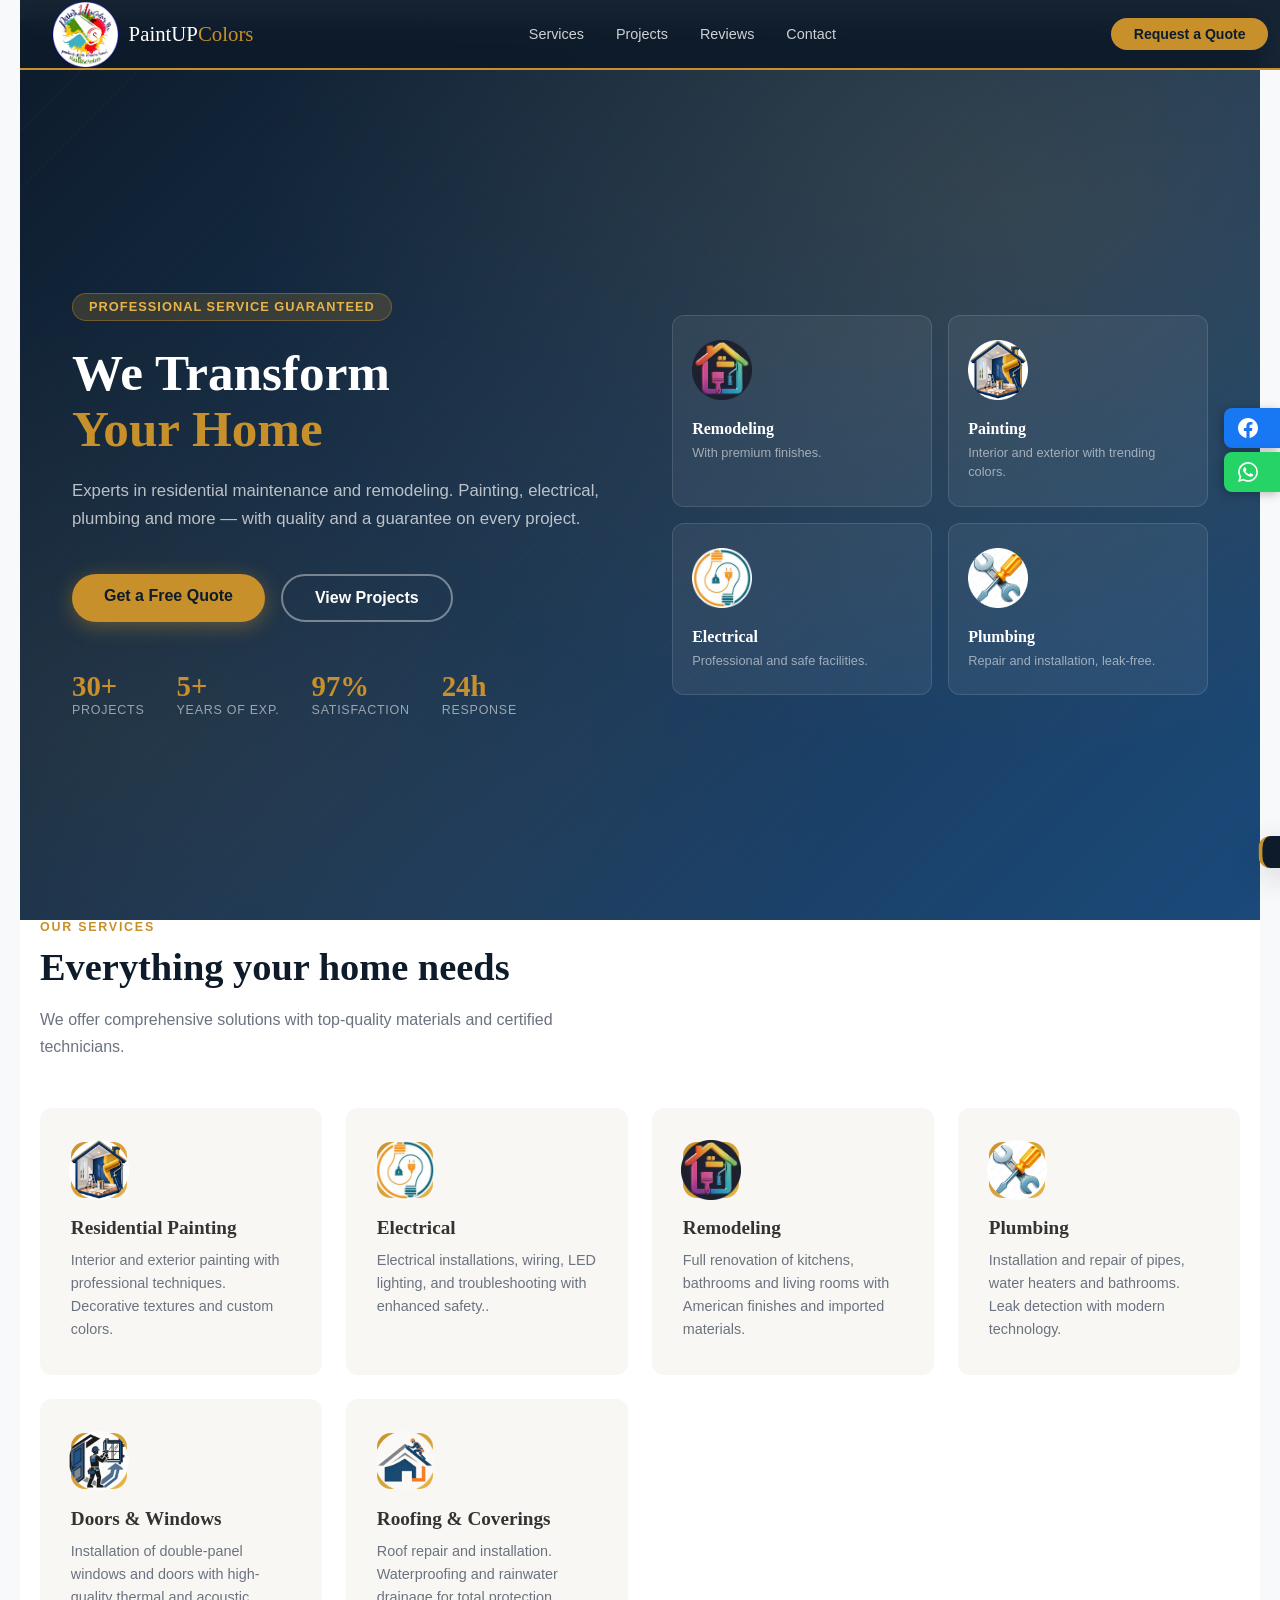
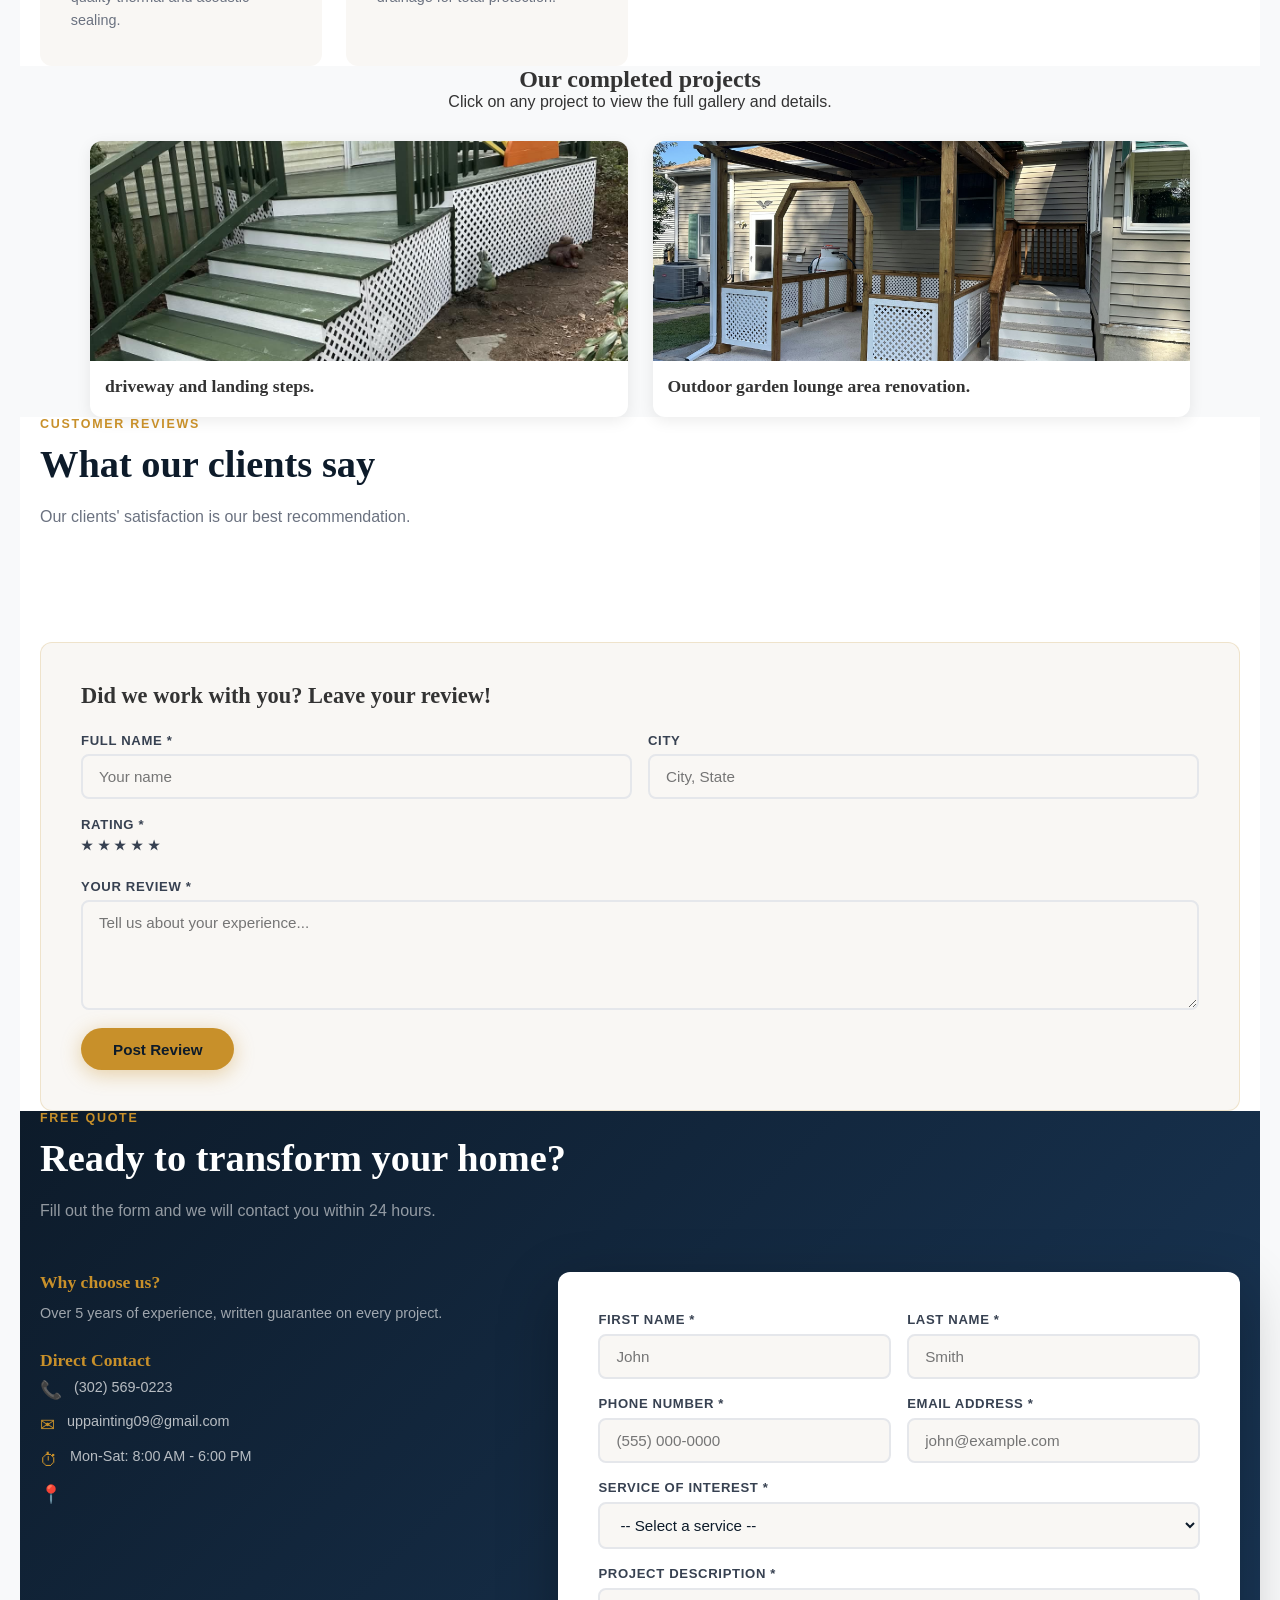
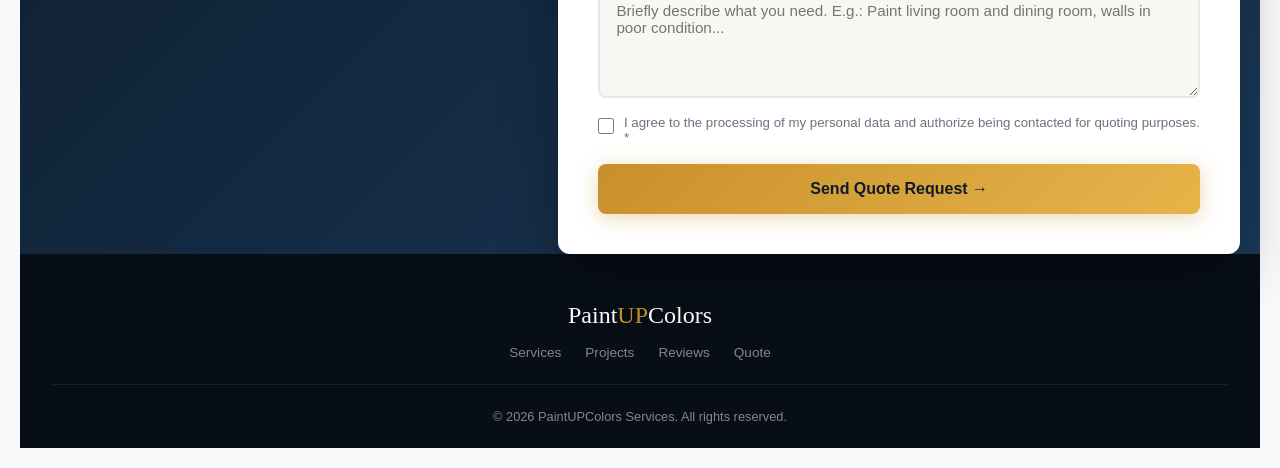
==== commit acda94b2: "Ajuste a carrucel" ====
--- a/index.html
+++ b/index.html
@@ -3,7 +3,7 @@
 <head>
   <meta charset="UTF-8"/>
   <meta name="viewport" content="width=device-width, initial-scale=1.0"/>
-  <title>PaintUPColorsllc</title>
+  <title>pruebasPaintUPColorsllc</title>
 
   <!-- ============================================================
     SECURITY HEADERS (via <meta> tags)
@@ -14,12 +14,12 @@
   <!-- Content Security Policy: only allow resources from your own domain + trusted CDNs -->
   <meta http-equiv="Content-Security-Policy"
         content="default-src 'self';
-                 script-src 'self' 'unsafe-inline' https://www.google.com https://www.gstatic.com;
-                 style-src 'self' 'unsafe-inline' https://fonts.googleapis.com;
+                 script-src 'self' 'unsafe-inline' https://www.google.com https://www.gstatic.com https://web3forms.com https://hcaptcha.com https://*.hcaptcha.com;
+                 style-src 'self' 'unsafe-inline' https://fonts.googleapis.com https://hcaptcha.com https://*.hcaptcha.com;
                  font-src 'self' https://fonts.gstatic.com;
                  img-src 'self' data: https:;
-                 connect-src 'self' https://api.web3forms.com;
-                 frame-src https://www.google.com;
+                 connect-src 'self' https://api.web3forms.com https://hcaptcha.com https://*.hcaptcha.com;
+                 frame-src https://www.google.com https://hcaptcha.com https://*.hcaptcha.com;
                  object-src 'none';
                  base-uri 'self';
                  form-action 'self' https://api.web3forms.com;">
@@ -47,7 +47,7 @@
 <!-- NAV -->
 <nav>
   <div class="nlogo">
-    <img src="./img/logoPaint.png" alt="PaintUPColors Logo" class="nlogo-img" style="width: 65px; height: auto;"/>
+    <img src="./img/logoPaint.png" alt="PaintUPColors Logo" style="width: 67px; height: auto;"/>
     <span class="nlogo-t">PaintUP<span class="nlogo-a">Colors</span></span>
   </div>
   <ul class="nlinks">
@@ -87,10 +87,18 @@
       </div>
     </div>
     <div class="hcards">
-      <div class="hcard"><div class="hcicon">&#127968;</div><h4>Remodeling</h4><p>With premium finishes.</p></div>
-      <div class="hcard"><div class="hcicon">&#127912;</div><h4>Painting</h4><p>Interior and exterior with trending colors.</p></div>
-      <div class="hcard"><div class="hcicon">&#9889;</div><h4>Electrical</h4><p>Professional and safe facilities.</p></div>
-      <div class="hcard"><div class="hcicon">&#128295;</div><h4>Plumbing</h4><p>Repair and installation, leak-free.</p></div>
+      <div class="hcard"><div class="hcicon">
+		<img src="./img/remodelacion.png" alt="remodelacion" style="width: 60px; height: auto;"/>
+	</div><h4>Remodeling</h4><p>With premium finishes.</p></div>
+      <div class="hcard"><div class="hcicon">
+		<img src="./img/painting.png" alt="remodelacion" style="width: 60px; height: auto;"/>
+	  </div><h4>Painting</h4><p>Interior and exterior with trending colors.</p></div>
+      <div class="hcard"><div class="hcicon">
+		<img src="./img/electrical.png" alt="painting" style="width: 60px; height: auto;"/>
+	  </div><h4>Electrical</h4><p>Professional and safe facilities.</p></div>
+      <div class="hcard"><div class="hcicon">
+		<img src="./img/reparacion.png" alt="Electrical" style="width: 60px; height: auto;"/>
+	  </div><h4>Plumbing</h4><p>Repair and installation, leak-free.</p></div>
     </div>
   </div>
 </section>
@@ -102,18 +110,98 @@
     <h2 class="stitle reveal">Everything your home needs</h2>
     <p class="ssub reveal">We offer comprehensive solutions with top-quality materials and certified technicians.</p>
     <div class="sgrid">
-      <div class="scard reveal"><div class="sicon">&#127912;</div><h3>Residential Painting</h3><p>Interior and exterior painting with professional techniques. Decorative textures and custom colors.</p></div>
-      <div class="scard reveal"><div class="sicon">&#9889;</div><h3>Electrical</h3><p>Electrical installations, wiring, LED lighting, and troubleshooting with enhanced safety..</p></div>
-      <div class="scard reveal"><div class="sicon">&#127959;</div><h3>Remodeling</h3><p>Full renovation of kitchens, bathrooms and living rooms with American finishes and imported materials.</p></div>
-      <div class="scard reveal"><div class="sicon">&#128295;</div><h3>Plumbing</h3><p>Installation and repair of pipes, water heaters and bathrooms. Leak detection with modern technology.</p></div>
-      <div class="scard reveal"><div class="sicon">&#129695;</div><h3>Doors &amp; Windows</h3><p>Installation of double-panel windows and doors with high-quality thermal and acoustic sealing.</p></div>
-      <div class="scard reveal"><div class="sicon">&#127968;</div><h3>Roofing &amp; Coverings</h3><p>Roof repair and installation. Waterproofing and rainwater drainage for total protection.</p></div>
+      <div class="scard reveal"><div class="sicon">
+		<img src="./img/painting.png" alt="remodelacion" style="width: 60px; height: auto;"/>
+	  </div><h3>Residential Painting</h3><p>Interior and exterior painting with professional techniques. Decorative textures and custom colors.</p></div>
+      <div class="scard reveal"><div class="sicon">
+		<img src="./img/electrical.png" alt="painting" style="width: 60px; height: auto;"/>
+	  </div><h3>Electrical</h3><p>Electrical installations, wiring, LED lighting, and troubleshooting with enhanced safety..</p></div>
+      <div class="scard reveal"><div class="sicon">
+		<img src="./img/remodelacion.png" alt="remodelacion" style="width: 60px; height: auto;"/>
+	  </div><h3>Remodeling</h3><p>Full renovation of kitchens, bathrooms and living rooms with American finishes and imported materials.</p></div>
+      <div class="scard reveal"><div class="sicon">
+		<img src="./img/reparacion.png" alt="Electrical" style="width: 60px; height: auto;"/>
+	  </div><h3>Plumbing</h3><p>Installation and repair of pipes, water heaters and bathrooms. Leak detection with modern technology.</p></div>
+      <div class="scard reveal"><div class="sicon">
+		<img src="./img/ventanas.png" alt="Windows" style="width: 60px; height: auto;"/>
+	  </div><h3>Doors &amp; Windows</h3><p>Installation of double-panel windows and doors with high-quality thermal and acoustic sealing.</p></div>
+      <div class="scard reveal"><div class="sicon">
+		<img src="./img/techos.png" alt="techos" style="width: 60px; height: auto;"/>
+	  </div><h3>Roofing &amp; Coverings</h3><p>Roof repair and installation. Waterproofing and rainwater drainage for total protection.</p></div>
     </div>
   </div>
 </section>
 
-<!-- CAROUSEL -->
-<section id="projects">
+
+
+
+  <section class="portfolio-section">
+    <h2>Our completed projects</h2>
+    <p>Click on any project to view the full gallery and details.</p>
+
+    <!-- Contenedor principal de proyectos -->
+    <div class="portfolio-grid">
+
+      <!-- Proyecto 1 -->
+      <div class="project-card" 
+           data-title="Proyect" 
+           data-description="Changes were made to the parking area, and the main entrance of the house was remodeled."
+		   
+        data-images="./img/proyecto1/imagen1.jpeg,./img/proyecto1/imagen3.jpeg,./img/proyecto1/imagen5.jpeg,./img/proyecto1/imagen6.jpeg,./img/proyecto1/imagen7.jpeg,./img/proyecto1/imagen8.jpeg,./img/proyecto1/imagen4.jpeg">
+		   
+        <div class="card-image">
+          <img src="./img/proyecto1/imagen9.jpeg" alt="Proyecto 1">
+          <div class="overlay">
+		  
+	    <span>Ver Proyecto Completo</span>
+          </div>
+        </div>
+        <div class="card-info">
+          <h3>driveway and landing steps.</h3>
+          <!--<p>Changes were made to the parking area, and the main entrance of the house was remodeled.</p>-->
+        </div>
+      </div>
+
+      <!-- Proyecto 2 -->
+     
+	  <div class="project-card" 
+           data-title="Proyect" 
+           data-description="Outdoor garden lounge area renovation."
+		   
+        data-images="./img/proyectTwo/imagen5.jpeg,./img/proyectTwo/imagen6.jpeg,./img/proyectTwo/imagen7.jpeg,./img/proyectTwo/imagen8.jpeg,./img/proyectTwo/imagen10.jpeg">
+		   
+        <div class="card-image">
+          <img src="./img/proyectTwo/imagen7.jpeg" alt="Proyecto 2">
+          <div class="overlay">
+		  
+	    <span>Ver Proyecto Completo</span>
+          </div>
+        </div>
+        <div class="card-info">
+          <h3>Outdoor garden lounge area renovation.</h3>
+          <!--<p>Changes were made to the parking area, and the main entrance of the house was remodeled.</p>-->
+        </div>
+      </div>
+
+    </div>
+  </section>
+
+  <!-- Ventana Modal (Se abre al hacer clic en un proyecto) -->
+  <div id="projectModal" class="modal">
+    <div class="modal-content">
+      <span class="close-btn">&times;</span>
+      <h2 id="modalTitle">Título del Proyecto</h2>
+      <p id="modalDescription">Descripción del trabajo realizado...</p>
+      
+      <!-- Galería interna del proyecto seleccionado -->
+      <div class="modal-gallery" id="modalGallery">
+        <!-- Aquí JavaScript insertará las fotos del proyecto -->
+      </div>
+    </div>
+  </div>
+
+<!-- CAROUSEL--> 
+<!--<section id="projects">
   <div class="cnt">
     <p class="slabel reveal">Completed Projects</p>
     <h2 class="stitle reveal">Our work speaks for itself</h2>
@@ -122,44 +210,44 @@
       <button class="cbtn prev" id="btnP" aria-label="Previous">&#8592;</button>
       <div class="couter">
         <div class="ctrack" id="ctr">
-          <!-- Slide 1 -->
+          <!-- Slide 1 
           <div class="svis sv1">
             <div class="sinner" id="si1">
               <div class="sframe" style="background-image: url('./img/proyectTwo/imagen1.jpeg')"></div>
               <div class="sframe" style="background-image: url('./img/proyectTwo/imagen3.jpeg')"></div>
               <div class="sframe" style="background-image: url('./img/proyectTwo/imagen4.jpeg')"></div>
             </div>
-            <div class="sph"><div class="sphi"></div><h3>Renovated Living Room</h3><p>Austin, TX</p></div>
-          </div>
-
-          <!-- Slide 2 -->
+            <div class="sph"><div class="sphi"></div><h3>Renovated Living Room</h3><p></p></div>
+          </div>
+
+          <!-- Slide 2 
           <div class="svis sv2">
             <div class="sinner" id="si2">
               <div class="sframe" style="background-image: url('./img/proyectOne/imagen2.jpeg')"></div>
               <div class="sframe" style="background-image: url('./img/proyectOne/imagen6.jpeg')"></div>
               <div class="sframe" style="background-image: url('./img/proyectOne/imagen10.jpeg')"></div>
             </div>
-            <div class="sph"><div class="sphi"></div><h3>American Kitchen</h3><p>Houston, TX</p></div>
-          </div>
-
-          <!-- Slide 3 -->
+            <div class="sph"><div class="sphi"></div><h3>American Kitchen</h3><p></p></div>
+          </div>
+
+          <!-- Slide 3 
           <div class="svis sv3">
             <div class="sinner" id="si3">
               <div class="sframe" style="background-image: url('./img/proyectOne/imagen3.jpeg')"></div>
               <div class="sframe" style="background-image: url('./img/proyectOne/imagen7.jpeg')"></div>
               <div class="sframe" style="background-image: url('./img/proyectOne/imagen11.jpeg')"></div>
             </div>
-            <div class="sph"><div class="sphi"></div><h3>Electrical Panel</h3><p>Dallas, TX</p></div>
-          </div>
-
-          <!-- Slide 4 -->
+            <div class="sph"><div class="sphi"></div><h3>Electrical Panel</h3><p></p></div>
+          </div>
+
+          <!-- Slide 4 
           <div class="svis sv4">
             <div class="sinner" id="si4">
               <div class="sframe" style="background-image: url('./img/proyectOne/imagen4.jpeg')"></div>
               <div class="sframe" style="background-image: url('./img/proyectOne/imagen8.jpeg')"></div>
               <div class="sframe" style="background-image: url('./img/proyectOne/imagen12.jpeg')"></div>
             </div>
-            <!--<div class="sph"><div class="sphi"></div><h3>Master Bathroom</h3><p>San Antonio, TX</p></div>-->
+            <!--<div class="sph"><div class="sphi"></div><h3>Master Bathroom</h3><p>San Antonio, TX</p></div>
           </div>
         </div>
       </div>
@@ -168,6 +256,7 @@
     <div class="cdots" id="cdots"></div>
   </div>
 </section>
+-->
 
 <!-- REVIEWS -->
 <section id="reviews">
@@ -288,6 +377,9 @@
               <label for="qPv">I agree to the processing of my personal data and authorize being contacted for quoting purposes. *</label>
             </div>
             <span class="emsg" id="qPvE" style="margin-bottom:.8rem;">You must agree to continue.</span>
+            <!-- hCaptcha (integracion oficial de Web3Forms, sin keys propias) -->
+            <div class="h-captcha" data-captcha="true" data-lang="en" style="margin-bottom:.8rem;"></div>
+            <span class="emsg" id="qCpE" style="margin-bottom:.8rem;">Please complete the captcha.</span>
             <button type="submit" class="subbtn" id="qSub">Send Quote Request &#8594;</button>
           </form>
           <div class="fsuc" id="qSuc">
@@ -347,6 +439,7 @@
   })();
 </script>
 
+<script src="https://web3forms.com/client/script.js" async defer></script>
 <script src="./js/app.js"></script>
 </body>
-</html>
+</html>
--- a/css/style.css
+++ b/css/style.css
@@ -82,7 +82,7 @@
 .hcard h4{color:#fff;font-size:1rem;margin-bottom:.3rem}
 .hcard p{color:rgba(255,255,255,.55);font-size:.8rem;line-height:1.5}
 
-/* COMMON */
+/* COMMON */s
 section{padding:6rem 2rem}
 .slabel{font-size:.78rem;font-weight:700;letter-spacing:.14em;text-transform:uppercase;
   color:var(--gold);margin-bottom:.6rem}
@@ -306,3 +306,161 @@
   .cbtn.next{right:4px}
   .sfbtn span{display:none}
 }
+
+
+/*galeria de proyectos.*/
+
+/* Estilos Generales */
+body {
+  font-family: 'Segoe UI', Tahoma, Geneva, Verdana, sans-serif;
+  background-color: #f8f9fa;
+  margin: 0;
+  padding: 20px;
+  color: #333;
+}
+
+.portfolio-section {
+  max-width: 1100px;
+  margin: 0 auto;
+  text-align: center;
+}
+
+/* Grid de Tarjetas */
+.portfolio-grid {
+  display: grid;
+  grid-template-columns: repeat(auto-fit, minmax(280px, 1fr));
+  gap: 25px;
+  margin-top: 30px;
+}
+
+/* Tarjeta individual */
+.project-card {
+  background: #fff;
+  border-radius: 12px;
+  overflow: hidden;
+  box-shadow: 0 4px 15px rgba(0, 0, 0, 0.08);
+  cursor: pointer;
+  transition: transform 0.3s ease, box-shadow 0.3s ease;
+}
+
+.project-card:hover {
+  transform: translateY(-5px);
+  box-shadow: 0 8px 25px rgba(0, 0, 0, 0.15);
+}
+
+.card-image {
+  position: relative;
+  width: 100%;
+  height: 220px;
+  overflow: hidden;
+}
+
+.card-image img {
+  width: 100%;
+  height: 100%;
+  object-fit: cover;
+  transition: transform 0.4s ease;
+}
+
+.project-card:hover .card-image img {
+  transform: scale(1.05);
+}
+
+/* Capa superior al pasar el cursor (Hover effect) */
+.overlay {
+  position: absolute;
+  top: 0;
+  left: 0;
+  width: 100%;
+  height: 100%;
+  background: rgba(0, 0, 0, 0.5);
+  color: #fff;
+  display: flex;
+  align-items: center;
+  justify-content: center;
+  opacity: 0;
+  transition: opacity 0.3s ease;
+  font-weight: bold;
+}
+
+.project-card:hover .overlay {
+  opacity: 1;
+}
+
+.card-info {
+  padding: 15px;
+  text-align: left;
+}
+
+.card-info h3 {
+  margin: 0 0 5px 0;
+  font-size: 1.1rem;
+}
+
+.card-info p {
+  margin: 0;
+  color: #666;
+  font-size: 0.9rem;
+}
+
+/* Ventana Emergente (Modal) */
+.modal {
+  display: none;
+  position: fixed;
+  z-index: 1000;
+  left: 0;
+  top: 0;
+  width: 100%;
+  height: 100%;
+  background-color: rgba(0, 0, 0, 0.8);
+  backdrop-filter: blur(4px);
+  justify-content: center;
+  align-items: center;
+  padding: 20px;
+  box-sizing: border-box;
+}
+
+.modal-content {
+  background-color: #fff;
+  border-radius: 12px;
+  max-width: 800px;
+  width: 100%;
+  max-height: 90vh;
+  overflow-y: auto;
+  padding: 25px;
+  position: relative;
+  animation: fadeIn 0.3s ease;
+}
+
+@keyframes fadeIn {
+  from { opacity: 0; transform: translateY(-20px); }
+  to { opacity: 1; transform: translateY(0); }
+}
+
+.close-btn {
+  position: absolute;
+  top: 15px;
+  right: 20px;
+  font-size: 28px;
+  font-weight: bold;
+  color: #888;
+  cursor: pointer;
+}
+
+.close-btn:hover {
+  color: #000;
+}
+
+.modal-gallery {
+  display: grid;
+  grid-template-columns: repeat(auto-fit, minmax(200px, 1fr));
+  gap: 15px;
+  margin-top: 20px;
+}
+
+.modal-gallery img {
+  width: 100%;
+  border-radius: 8px;
+  object-fit: cover;
+  box-shadow: 0 2px 8px rgba(0,0,0,0.1);
+}
